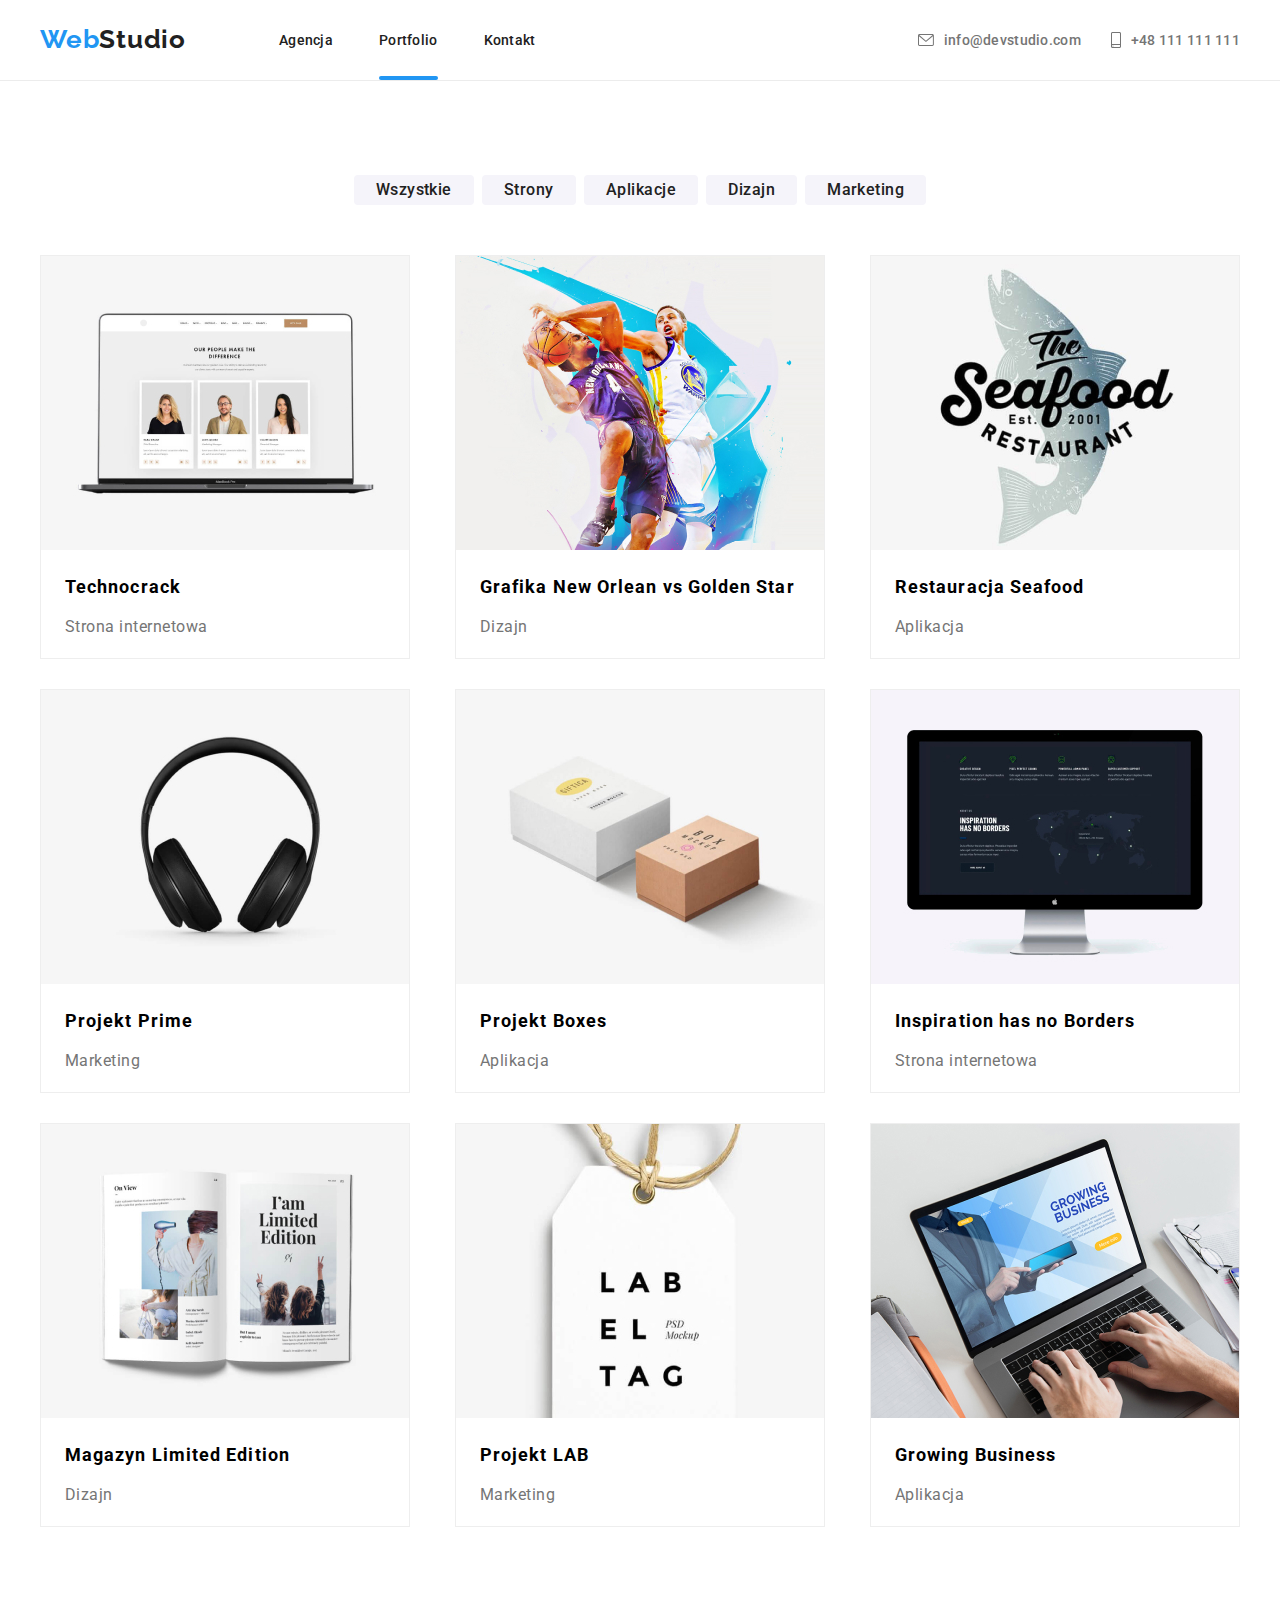
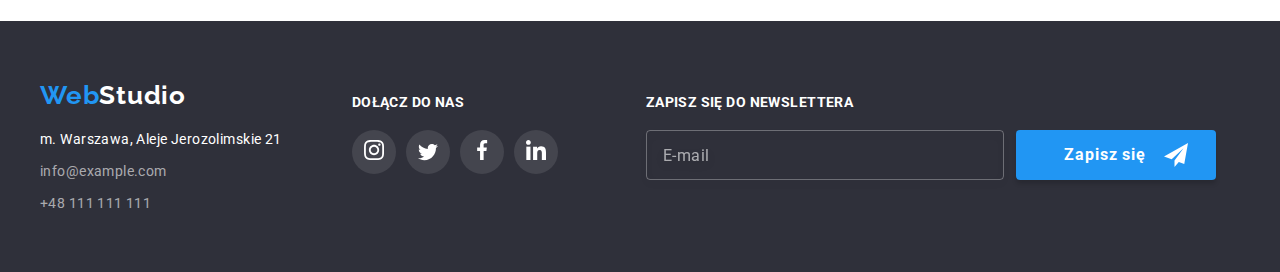
==== portfolio.html @ 65d577d2 "first commit" ====
<!DOCTYPE html>
<html lang="pl">

<head>
    <meta charset="UTF-8">
    <meta http-equiv="X-UA-Compatible" content="IE=edge">
    <meta name="viewport" content="width=device-width, initial-scale=1.0">
    <title>Studio</title>
    <link rel="preconnect" href="https://fonts.googleapis.com">
    <link rel="preconnect" href="https://fonts.gstatic.com" crossorigin>
    <link
        href="https://fonts.googleapis.com/css2?family=Raleway:wght@700&family=Roboto:wght@400;500;700;900&display=swap"
        rel="stylesheet">
    <link rel="stylesheet" href="css/modern-normalize.css">
    <link rel="stylesheet" href="css/main.min.css">
</head>

<body>
    <header>
        <nav>
            <div class="container">
                <div class="nav">
                    <a href="index.html" class="logo logo--dark"><span class="logo__item">Web</span>Studio</a>
                    <ul class="nav__list">
                        <li class="nav__list-item"><a class="nav__link" href="index.html">Agencja</a></li>
                        <li class="nav__list-item"><a class="nav__link active-page" href="portfolio.html">Portfolio</a></li>
                        <li class="nav__list-item"><a class="nav__link" href="contact.html">Kontakt</a></li>
                    </ul>
                    <ul class="nav__address-box">
                        <li class="nav__address-box-item"><a class="nav__link nav__contact-details nav__item-mail"
                                href="mailto:info@example.com"><svg class="nav__icon" width="16" height='12'>
                                    <use href="./images/svg/sprite.svg#icon-envelope"></use>
                                </svg>info@devstudio.com</a></li>
                        <li class="nav__address-box-item"><a class="nav__link nav__contact-details" href="tel:+48111111111"><svg
                                    class="nav__icon" width="10" height='16'>
                                    <use href="./images/svg/sprite.svg#icon-smartphone"></use>
                                </svg>+48 111 111 111</a></li>
                    </ul>
                </div>
            </div>
        </nav>
    </header>
    <main>
        <section class="portfolio section">
            <div class="container">
                <ul class="portfolio__btns">
                    <li><button type="button" class="portfolio__btn btn btn--filter">Wszystkie</button></li>
                    <li><button type="button" class="portfolio__btn btn btn--filter">Strony</button></li>
                    <li><button type="button" class="portfolio__btn btn btn--filter">Aplikacje</button></li>
                    <li><button type="button" class="portfolio__btn btn btn--filter">Dizajn</button></li>
                    <li><button type="button" class="portfolio__btn btn btn--filter">Marketing</button></li>
                </ul>


                <ul class="portfolio__cards">
                    <li class="portfolio__card">
                        <div class="portfolio__card-img"><img src="images/technocrack.jpg" alt="technocrack website">
                            <div class="portfolio__card-text-wrapper">
                                <p class="portfolio__card-text">Technocrack jest popularną platformą wykorzystywaną do
                                    rozpowszechniania koronawirusa. Firmy wykorzystują tę platformę
                                    do celów szpiegowskich i ataków na niezabezpieczone serwery konkurencji </p>
                            </div>
                        </div>
                        <div class="portfolio__card-bottom-text">
                            <h4>Technocrack</h4>
                            <p class="portfolio__card-category">Strona internetowa</p>
                        </div>
                    </li>
                    <li class="portfolio__card">
                        <div class="portfolio__card-img">
                            <img src="images/new-orlean.jpg" alt="graphic New Orlean vs Golden Star">
                            <div class="portfolio__card-text-wrapper">
                                <p class="portfolio__card-text">Technocrack jest popularną platformą wykorzystywaną do
                                    rozpowszechniania koronawirusa. Firmy wykorzystują tę platformę
                                    do celów szpiegowskich i ataków na niezabezpieczone serwery konkurencji </p>
                            </div>
                        </div>
                        <h4>Grafika New Orlean vs Golden Star</h4>
                        <p class="portfolio__card-category">Dizajn</p>
                    </li>
                    <li class="portfolio__card">
                        <div class="portfolio__card-img">
                            <img src="images/seafood.jpg" alt="seafood restaurant app">
                            <div class="portfolio__card-text-wrapper">
                                <p class="portfolio__card-text">Technocrack jest popularną platformą wykorzystywaną do
                                    rozpowszechniania koronawirusa. Firmy wykorzystują tę platformę
                                    do celów szpiegowskich i ataków na niezabezpieczone serwery konkurencji </p>
                            </div>
                        </div>

                        <h4>Restauracja Seafood</h4>
                        <p class="portfolio__card-category">Aplikacja</p>
                    </li>
                    <li class="portfolio__card">
                        <div class="portfolio__card-img">

                            <img src="images/prime.jpg" alt="prime marketing project">
                            <div class="portfolio__card-text-wrapper">
                                <p class="portfolio__card-text">Technocrack jest popularną platformą wykorzystywaną do
                                    rozpowszechniania koronawirusa. Firmy wykorzystują tę platformę
                                    do celów szpiegowskich i ataków na niezabezpieczone serwery konkurencji </p>
                            </div>
                        </div>
                        <h4>Projekt Prime</h4>
                        <p class="portfolio__card-category">Marketing</p>
                    </li>
                    <li class="portfolio__card">
                        <div class="portfolio__card-img">

                            <img src="images/boxes.jpg" alt="boxes project app">
                            <div class="portfolio__card-text-wrapper">
                                <p class="portfolio__card-text">Technocrack jest popularną platformą wykorzystywaną do
                                    rozpowszechniania koronawirusa. Firmy wykorzystują tę platformę
                                    do celów szpiegowskich i ataków na niezabezpieczone serwery konkurencji </p>
                            </div>
                        </div>
                        <h4>Projekt Boxes</h4>
                        <p class="portfolio__card-category">Aplikacja</p>
                    </li>
                    <li class="portfolio__card">
                        <div class="portfolio__card-img">
                            <img src="images/inspirations.jpg" alt="Inspiration has no Borders website">
                            <div class="portfolio__card-text-wrapper">
                                <p class="portfolio__card-text">Technocrack jest popularną platformą wykorzystywaną do
                                    rozpowszechniania koronawirusa. Firmy wykorzystują tę platformę
                                    do celów szpiegowskich i ataków na niezabezpieczone serwery konkurencji </p>
                            </div>
                        </div>
                        <h4>Inspiration has no Borders</h4>
                        <p class="portfolio__card-category">Strona internetowa</p>
                    </li>
                    <li class="portfolio__card">
                        <div class="portfolio__card-img">
                            <img src="images/magazyn.jpg" alt="Magazyn Limited Edition design project">
                            <div class="portfolio__card-text-wrapper">
                                <p class="portfolio__card-text">Technocrack jest popularną platformą wykorzystywaną do
                                    rozpowszechniania koronawirusa. Firmy wykorzystują tę platformę
                                    do celów szpiegowskich i ataków na niezabezpieczone serwery konkurencji </p>
                            </div>
                        </div>
                        <h4>Magazyn Limited Edition</h4>
                        <p class="portfolio__card-category">Dizajn</p>
                    </li>
                    <li class="portfolio__card">
                        <div class="portfolio__card-img">
                            <img src="images/lab.jpg" alt="Lab marketing project">
                            <div class="portfolio__card-text-wrapper">
                                <p class="portfolio__card-text">Technocrack jest popularną platformą wykorzystywaną do
                                    rozpowszechniania koronawirusa. Firmy wykorzystują tę platformę
                                    do celów szpiegowskich i ataków na niezabezpieczone serwery konkurencji </p>
                            </div>
                        </div>
                        <h4>Projekt LAB</h4>
                        <p class="portfolio__card-category">Marketing</p>
                    </li>
                    <li class="portfolio__card">
                        <div class="portfolio__card-img">
                            <img src="images/growing-business.jpg" alt="Growing Business app">
                            <div class="portfolio__card-text-wrapper">
                                <p class="portfolio__card-text">Technocrack jest popularną platformą wykorzystywaną do
                                    rozpowszechniania koronawirusa. Firmy wykorzystują tę platformę
                                    do celów szpiegowskich i ataków na niezabezpieczone serwery konkurencji </p>
                            </div>
                        </div>
                        <h4>Growing Business</h4>
                        <p class="portfolio__card-category">Aplikacja</p>
                    </li>
                </ul>
            </div>
        </section>
    </main>
    <footer class="footer">
        <div class="footer__boxes container">
            <div class="footer__box-left">
                <a href="index.html" class="logo logo--light"><span class="logo__item">Web</span>Studio</a>
                <address class="footer__box-address">
                    <p>m. Warszawa, Aleje Jerozolimskie 21</p>
                    <a class="footer__box-address-link" href="mailto:info@example.com">info@example.com</a>
                    <a class="footer__box-address-link" href="tel:+48111111111">+48 111 111 111</a>
                </address>
            </div>
            <div class="footer__box-middle">
                <h3 class="footer__header">Dołącz do nas</h3>
                <ul class="footer__social-icon-wrapper">
                    <li class="elipse-icon elipse-icon--dark"><a href="#"><svg class="social-icon social-icon--light">
                                <use href="images/svg/sprite.svg#icon-instagram"></use>
                            </svg></a></li>
                    <li class="elipse-icon elipse-icon--dark"><a href="#"></a><svg class="social-icon social-icon--light">
                            <use href="images/svg/sprite.svg#icon-twitter"></use>
                        </svg></a></li>
                    <li class="elipse-icon elipse-icon--dark"><a href="#"> <svg class="social-icon social-icon--light">
                                <use href="images/svg/sprite.svg#icon-facebook"></use>
                            </svg></a></li>
                    <li class="elipse-icon elipse-icon--dark"><a href="#"><svg class="social-icon social-icon--light">
                                <use href="images/svg/sprite.svg#icon-linkedin"></use>
                            </svg></a></li>
                </ul>
            </div>
            <div class="footer__box-right">
                <h3 class="footer__header">zapisz się do newslettera</h3>
                <form class="newsletter">
                    <label for="newsletter">
                        <input type="email" class="newsletter__input" id="newsletter" placeholder="E-mail">
                    </label>
                    <button type="submit" class="newsletter__btn btn btn--main"><span class="newsletter__btn-text">Zapisz
                            się</span>
                    </button>
                </form>
            </div>
        </div>
    </footer>
</body>

</html>
---- css/main.min.css ----
.visual-hidden{position:absolute !important;clip:rect(1px 1px 1px 1px);clip:rect(1px, 1px, 1px, 1px);padding:0 !important;border:0 !important;height:1px !important;width:1px !important;overflow:hidden}/*! modern-normalize v1.1.0 | MIT License | https://github.com/sindresorhus/modern-normalize */*,::before,::after{-webkit-box-sizing:border-box;box-sizing:border-box}html{line-height:1.15;-webkit-text-size-adjust:100%;-moz-tab-size:4;-o-tab-size:4;tab-size:4}body{margin:0;font-family:system-ui,-apple-system,"Segoe UI",Roboto,Helvetica,Arial,sans-serif,"Apple Color Emoji","Segoe UI Emoji"}hr{height:0;color:inherit}abbr[title]{-webkit-text-decoration:underline dotted;text-decoration:underline dotted}b,strong{font-weight:bolder}code,kbd,samp,pre{font-family:ui-monospace, SFMono-Regular, Consolas, "Liberation Mono", Menlo, monospace;font-size:1em}small{font-size:80%}sub,sup{font-size:75%;line-height:0;position:relative;vertical-align:baseline}sub{bottom:-0.25em}sup{top:-0.5em}table{text-indent:0;border-color:inherit}button,input,optgroup,select,textarea{font-family:inherit;font-size:100%;line-height:1.15;margin:0}button,select{text-transform:none}button,[type="button"],[type="reset"],[type="submit"]{-webkit-appearance:button}::-moz-focus-inner{border-style:none;padding:0}:-moz-focusring{outline:1px dotted ButtonText}:-moz-ui-invalid{box-shadow:none}legend{padding:0}progress{vertical-align:baseline}::-webkit-inner-spin-button,::-webkit-outer-spin-button{height:auto}[type="search"]{-webkit-appearance:textfield;outline-offset:-2px}::-webkit-search-decoration{-webkit-appearance:none}::-webkit-file-upload-button{-webkit-appearance:button;font:inherit}summary{display:list-item}@-webkit-keyframes animateModal{from{top:-300px;opacity:0}to{top:50%;opacity:1}}@keyframes animateModal{from{top:-300px;opacity:0}to{top:50%;opacity:1}}@-webkit-keyframes moveUp{from{top:100%}to{top:0}}@keyframes moveUp{from{top:100%}to{top:0}}body{font-family:"Roboto",sans-serif}h1,h2,h3,h4,h5,h6,p{margin:0;padding:0}img{display:block}ul{list-style:none;margin:0;padding:0}a{text-decoration:none}.container{margin:0 auto;width:1200px}.section{padding:94px 0}.section-header{padding-bottom:50px;font-weight:bold;font-size:36px;text-align:center;letter-spacing:0.03em}.social-icon{width:20px;height:20px;-webkit-transition:fill 0.25s cubic-bezier(0.4, 0, 0.2, 1);transition:fill 0.25s cubic-bezier(0.4, 0, 0.2, 1)}.social-icon--dark{fill:#afb1b8}.social-icon--light{fill:#fff}.elipse-icon{margin-right:10px;width:44px;height:44px;border-radius:50%;display:-webkit-box;display:-ms-flexbox;display:flex;-webkit-box-align:center;-ms-flex-align:center;align-items:center;-webkit-box-pack:center;-ms-flex-pack:center;justify-content:center;cursor:pointer;-webkit-transition:background-color 0.25s cubic-bezier(0.4, 0, 0.2, 1);transition:background-color 0.25s cubic-bezier(0.4, 0, 0.2, 1)}.elipse-icon:hover,.elipse-icon:focus{background-color:#2196f3}.elipse-icon:hover .social-icon,.elipse-icon:focus .social-icon{fill:#fff}.elipse-icon--dark{background-color:rgba(255,255,255,0.1)}nav{border-bottom:1px solid #ececec;background-color:#fff}.nav{height:80px;display:-webkit-box;display:-ms-flexbox;display:flex;-webkit-box-align:center;-ms-flex-align:center;align-items:center}.nav__list,.nav__address-box{display:-webkit-box;display:-ms-flexbox;display:flex}.nav__list{margin-left:70px}.nav__list-item{margin:0 23px}.nav__icon{fill:#757575;margin-right:10px;-webkit-transition:fill 0.25s cubic-bezier(0.4, 0, 0.2, 1);transition:fill 0.25s cubic-bezier(0.4, 0, 0.2, 1)}.nav__address-box{margin-left:348px;width:553px;-webkit-box-pack:end;-ms-flex-pack:end;justify-content:flex-end}.nav__item-mail{margin-right:30px}.nav__link{font-weight:500;font-size:14px;letter-spacing:0.02em;color:#212121;-webkit-transition:color 0.25s cubic-bezier(0.4, 0, 0.2, 1);transition:color 0.25s cubic-bezier(0.4, 0, 0.2, 1)}.nav__link:hover,.nav__link:focus{color:#2196f3}.nav__contact-details{color:#757575;display:-webkit-box;display:-ms-flexbox;display:flex;-webkit-box-align:center;-ms-flex-align:center;align-items:center}.nav__contact-details:focus .nav__icon,.nav__contact-details:hover .nav__icon{fill:#2196f3}.hero__img{margin:0 auto;max-width:1600px;height:600px;background-image:-webkit-gradient(linear, left top, left bottom, from(rgba(47,48,58,0.4)), to(rgba(47,48,58,0.4))),url("../images/main-img.jpg");background-image:linear-gradient(rgba(47,48,58,0.4), rgba(47,48,58,0.4)),url("../images/main-img.jpg");background-position:center;background-size:cover;background-repeat:no-repeat;display:-webkit-box;display:-ms-flexbox;display:flex;-webkit-box-orient:vertical;-webkit-box-direction:normal;-ms-flex-direction:column;flex-direction:column;-webkit-box-align:center;-ms-flex-align:center;align-items:center;-webkit-box-pack:center;-ms-flex-pack:center;justify-content:center}.hero__text{text-align:center;width:696px;color:#fff}.hero__text h1{text-transform:uppercase;font-weight:900;font-size:44px;letter-spacing:0.06em}.hero__btn{margin-top:30px;padding:0 42px;height:50px}.about-us{background-color:#fff}.about-us__card-icon-wrapper{margin-bottom:30px;padding-top:25px;width:270px;height:120px;background:#f5f4fa;border-radius:4px;text-align:center}.about-us__cards{display:-webkit-box;display:-ms-flexbox;display:flex;-webkit-box-pack:justify;-ms-flex-pack:justify;justify-content:space-between}.about-us__card{width:270px}.about-us__card-heading{font-weight:bold;font-size:14px;letter-spacing:0.03em;text-transform:uppercase}.about-us__heading{padding-top:94px}.about-us__text{margin-top:10px;padding:0;font-size:14px;letter-spacing:0.03em;line-height:1.7;color:var(--grey-color)}.about-us__boxes{display:-webkit-box;display:-ms-flexbox;display:flex;-webkit-box-pack:justify;-ms-flex-pack:justify;justify-content:space-between}.about-us__boxes-img{position:relative}.about-us__boxes-text{font-weight:bold;font-size:14px;text-align:center;letter-spacing:0.03em;text-transform:uppercase;color:#ffffff}.about-us__boxes-text-wrapper{position:absolute;background:rgba(47,48,58,0.8);left:0;top:224px;width:100%;height:70px;display:-webkit-box;display:-ms-flexbox;display:flex;-webkit-box-align:center;-ms-flex-align:center;align-items:center;-webkit-box-pack:center;-ms-flex-pack:center;justify-content:center}.team{background-color:#f5f4fa}.team__cards{display:-webkit-box;display:-ms-flexbox;display:flex;-webkit-box-pack:justify;-ms-flex-pack:justify;justify-content:space-between}.team__card{width:270px;background-color:#fff;-webkit-box-shadow:0px 1px 3px rgba(0,0,0,0.12),0px 1px 1px rgba(0,0,0,0.14),0px 2px 1px rgba(0,0,0,0.2);box-shadow:0px 1px 3px rgba(0,0,0,0.12),0px 1px 1px rgba(0,0,0,0.14),0px 2px 1px rgba(0,0,0,0.2);border-radius:0px 0px 4px 4px;text-align:center}.team__card img{width:270px;height:260px}.team__card h5{margin:30px 0 10px;font-weight:500;font-size:16px;letter-spacing:0.03em}.team__card p{margin-bottom:16px;font-size:16px;letter-spacing:0.03em;color:#757575}.team__social-icon-wrapper{display:-webkit-box;display:-ms-flexbox;display:flex;margin-bottom:30px;margin-left:32px}.clients__wrapper{display:-webkit-box;display:-ms-flexbox;display:flex;-webkit-box-pack:justify;-ms-flex-pack:justify;justify-content:space-between}.clients__item{width:170px;height:92px;border:1px solid #afb1b8;border-radius:4px;display:-webkit-box;display:-ms-flexbox;display:flex;-webkit-box-align:center;-ms-flex-align:center;align-items:center;-webkit-box-pack:center;-ms-flex-pack:center;justify-content:center;cursor:pointer;-webkit-transition:border 0.25s cubic-bezier(0.4, 0, 0.2, 1);transition:border 0.25s cubic-bezier(0.4, 0, 0.2, 1)}.clients__item:hover,.clients__item:focus{border:1px solid #2196f3}.clients__item:hover .clients__logo,.clients__item:focus .clients__logo{fill:#2196f3}.clients__logo{width:106px;height:60px;fill:#afb1b8;-webkit-transition:fill 0.25s cubic-bezier(0.4, 0, 0.2, 1);transition:fill 0.25s cubic-bezier(0.4, 0, 0.2, 1)}.footer{background-color:#2f303a}.footer__boxes{padding:60px 0;display:-webkit-box;display:-ms-flexbox;display:flex}.footer__box-address{color:#fff;font-size:14px;font-style:normal;letter-spacing:0.03em;display:-webkit-box;display:-ms-flexbox;display:flex;-webkit-box-orient:vertical;-webkit-box-direction:normal;-ms-flex-direction:column;flex-direction:column}.footer__box-address p{padding-top:20px}.footer__box-address-link{padding-top:16px;color:rgba(255,255,255,0.6)}.footer__box-address-link{-webkit-transition:color 0.25s cubic-bezier(0.4, 0, 0.2, 1);transition:color 0.25s cubic-bezier(0.4, 0, 0.2, 1)}.footer__box-address-link:hover,.footer__box-address-link:focus{color:#2196f3}.footer__header{padding-top:13px;color:#fff;font-weight:bold;font-size:14px;letter-spacing:0.03em;text-transform:uppercase}.footer__box-middle{margin-left:70px}.footer__social-icon-wrapper{display:-webkit-box;display:-ms-flexbox;display:flex;padding-top:20px}.footer__box-right{margin-left:78px}.portfolio__btns{padding-bottom:20px;display:-webkit-box;display:-ms-flexbox;display:flex;-webkit-box-pack:center;-ms-flex-pack:center;justify-content:center}.portfolio__btn{margin:0 4px;-webkit-transition:background 0.25s cubic-bezier(0.4, 0, 0.2, 1),color 0.25s cubic-bezier(0.4, 0, 0.2, 1),-webkit-box-shadow 0.25s cubic-bezier(0.4, 0, 0.2, 1);transition:background 0.25s cubic-bezier(0.4, 0, 0.2, 1),color 0.25s cubic-bezier(0.4, 0, 0.2, 1),-webkit-box-shadow 0.25s cubic-bezier(0.4, 0, 0.2, 1);transition:background 0.25s cubic-bezier(0.4, 0, 0.2, 1),color 0.25s cubic-bezier(0.4, 0, 0.2, 1),box-shadow 0.25s cubic-bezier(0.4, 0, 0.2, 1);transition:background 0.25s cubic-bezier(0.4, 0, 0.2, 1),color 0.25s cubic-bezier(0.4, 0, 0.2, 1),box-shadow 0.25s cubic-bezier(0.4, 0, 0.2, 1),-webkit-box-shadow 0.25s cubic-bezier(0.4, 0, 0.2, 1)}.portfolio__btn:hover,.portfolio__btn:focus{background:#2196f3;-webkit-box-shadow:0px 3px 1px rgba(0,0,0,0.1),0px 1px 2px rgba(0,0,0,0.08),0px 2px 2px rgba(0,0,0,0.12);box-shadow:0px 3px 1px rgba(0,0,0,0.1),0px 1px 2px rgba(0,0,0,0.08),0px 2px 2px rgba(0,0,0,0.12);color:#fff}.portfolio__cards{display:-webkit-box;display:-ms-flexbox;display:flex;-ms-flex-wrap:wrap;flex-wrap:wrap;-webkit-box-pack:justify;-ms-flex-pack:justify;justify-content:space-between}.portfolio__card{margin-top:30px;width:370px;height:404px;border:1px solid #eee;cursor:pointer;-webkit-transition:-webkit-box-shadow 0.25s cubic-bezier(0.4, 0, 0.2, 1);transition:-webkit-box-shadow 0.25s cubic-bezier(0.4, 0, 0.2, 1);transition:box-shadow 0.25s cubic-bezier(0.4, 0, 0.2, 1);transition:box-shadow 0.25s cubic-bezier(0.4, 0, 0.2, 1), -webkit-box-shadow 0.25s cubic-bezier(0.4, 0, 0.2, 1);overflow:hidden}.portfolio__card:focus,.portfolio__card:hover{-webkit-box-shadow:0px 1px 1px rgba(0,0,0,0.12),0px 4px 4px rgba(0,0,0,0.06),1px 4px 6px rgba(0,0,0,0.16);box-shadow:0px 1px 1px rgba(0,0,0,0.12),0px 4px 4px rgba(0,0,0,0.06),1px 4px 6px rgba(0,0,0,0.16)}.portfolio__card:focus .portfolio__card-text-wrapper,.portfolio__card:hover .portfolio__card-text-wrapper{-webkit-animation:moveUp 1s ease-in-out forwards;animation:moveUp 1s ease-in-out forwards}.portfolio__card-img{position:relative;overflow:hidden}.portfolio__card-text-wrapper{position:absolute;top:100%;left:0;width:100%;height:294px;background-color:rgba(33,150,243,0.9)}.portfolio__card-text{padding:49px 45px 49px 24px;font-size:18px;letter-spacing:0.03em;color:#fff;line-height:28px}.portfolio__card h4{padding:27px 0 20px 24px;font-weight:bold;font-size:18px;letter-spacing:0.06em}.portfolio__card-category{padding-left:24px;font-size:16px;letter-spacing:0.03em;color:#757575}.btn{font-family:"Roboto",sans-serif;font-weight:500;font-size:16px;text-align:center;border:none;border-radius:4px;cursor:pointer;letter-spacing:0.06em}.btn--main{padding-top:10px;padding-bottom:10px;background-color:#2196f3;-webkit-box-shadow:0px 4px 4px rgba(0,0,0,0.15);box-shadow:0px 4px 4px rgba(0,0,0,0.15);color:#fff}.btn--filter{padding:6px 22px;background-color:#f5f4fa;color:#212121;letter-spacing:0.03em}.logo{font-family:"Raleway",sans-serif;font-weight:bold;font-size:26px;letter-spacing:0.03em}.logo__item{color:#2196f3}.logo--dark{color:#212121}.logo--light{color:#fff}.active-page{position:relative}.active-page::after{content:"";position:absolute;bottom:-32px;left:0;background-color:#2196f3;border-radius:2px;height:4px;width:100%}.backdrop{position:fixed;top:0;left:0;width:100%;height:100%;background-color:rgba(0,0,0,0.2)}.animated-modal{-webkit-animation:animateModal 0.4s;animation:animateModal 0.4s}.is-hidden{opacity:0;visibility:hidden;pointer-events:none}.modal{position:absolute;width:528px;height:581px;left:50%;-webkit-transform:translate(-50%, -50%);transform:translate(-50%, -50%);top:50%;background-color:#fff;-webkit-box-shadow:0px 1px 3px rgba(0,0,0,0.12),0px 1px 1px rgba(0,0,0,0.14),0px 2px 1px rgba(0,0,0,0.2);box-shadow:0px 1px 3px rgba(0,0,0,0.12),0px 1px 1px rgba(0,0,0,0.14),0px 2px 1px rgba(0,0,0,0.2);border-radius:4px}.modal__close-btn{position:absolute;right:8px;top:8px;width:30px;height:30px;background:#fff;border:1px solid rgba(0,0,0,0.1);border-radius:50%;cursor:pointer}.modal__close-btn-icon{position:absolute;top:50%;left:50%;-webkit-transform:translate(-50%, -50%);transform:translate(-50%, -50%)}.modal__box{padding:40px}.modal__box-heading{font-weight:bold;font-size:20px;text-align:center;letter-spacing:0.03em;color:#212121}.modal__form{position:relative;margin-top:2px;display:-webkit-box;display:-ms-flexbox;display:flex;-webkit-box-orient:vertical;-webkit-box-direction:normal;-ms-flex-direction:column;flex-direction:column;font-size:12px;letter-spacing:0.01em;color:#757575}.modal__form-label{margin:10px 0 4px}.modal__form-input{height:40px;border:1px solid rgba(33,33,33,0.2);border-radius:4px;background-repeat:no-repeat;background-position:15px 14px;padding-left:42px;color:#212121;font-size:12px;-webkit-transition:outline 0.25s cubic-bezier(0.4, 0, 0.2, 1),-webkit-box-shadow 0.25s cubic-bezier(0.4, 0, 0.2, 1);transition:outline 0.25s cubic-bezier(0.4, 0, 0.2, 1),-webkit-box-shadow 0.25s cubic-bezier(0.4, 0, 0.2, 1);transition:outline 0.25s cubic-bezier(0.4, 0, 0.2, 1),box-shadow 0.25s cubic-bezier(0.4, 0, 0.2, 1);transition:outline 0.25s cubic-bezier(0.4, 0, 0.2, 1),box-shadow 0.25s cubic-bezier(0.4, 0, 0.2, 1),-webkit-box-shadow 0.25s cubic-bezier(0.4, 0, 0.2, 1)}.modal__form-input:focus{outline:1px solid #2196f3;-webkit-box-shadow:0px 1px 3px rgba(0,0,0,0.12),0px 1px 1px rgba(0,0,0,0.14),0px 2px 1px rgba(0,0,0,0.2);box-shadow:0px 1px 3px rgba(0,0,0,0.12),0px 1px 1px rgba(0,0,0,0.14),0px 2px 1px rgba(0,0,0,0.2)}.modal__form-textarea{padding:12px 16px;resize:none;height:120px;line-height:14px}.modal__form-textarea::-webkit-input-placeholder{color:rgba(117,117,117,0.5)}.modal__form-textarea:-ms-input-placeholder{color:rgba(117,117,117,0.5)}.modal__form-textarea::-ms-input-placeholder{color:rgba(117,117,117,0.5)}.modal__form-textarea::placeholder{color:rgba(117,117,117,0.5)}.modal__form-btn{margin:30px auto 0;width:200px;height:50px}.modal__policy-declaration{margin-left:24px;font-size:14px;letter-spacing:0.03em;color:#757575}.modal__policy-declaration a{color:#2196f3;text-decoration:underline}.modal__policy-declaration::before{position:absolute;left:0;content:"";width:16px;height:15px;outline:1px solid #212121;border-radius:2px;-webkit-transition:outline 0.25s cubic-bezier(0.4, 0, 0.2, 1),background-color 0.25s cubic-bezier(0.4, 0, 0.2, 1);transition:outline 0.25s cubic-bezier(0.4, 0, 0.2, 1),background-color 0.25s cubic-bezier(0.4, 0, 0.2, 1)}.modal__policy-box{position:relative;padding-top:25px}.modal__checkbox-policy_declaration:checked+.modal__policy-declaration::before{background-color:#2196f3;outline:none;background-image:url("../images/svg/icon-check.svg");background-repeat:no-repeat;background-position:center center}.modal__checkbox-policy_declaration:focus+.modal__policy-declaration::before{outline:1px solid #2196f3}.user-name-icon{background-image:url("../images/svg/icon-user.svg")}.user-name-icon:focus{background-image:url("../images/svg/icon-user-main-color.svg")}.tel-icon{background-image:url("../images/svg/icon-tel.svg")}.tel-icon:focus{background-image:url("../images/svg/icon-tel-main-color.svg")}.email-icon{background-image:url("../images/svg/icon-email.svg")}.email-icon:focus{background-image:url("../images/svg/icon-email-main-color.svg")}.newsletter{display:-webkit-box;display:-ms-flexbox;display:flex}.newsletter__input{margin-top:20px;padding-left:16px;width:358px;height:50px;border:1px solid rgba(255,255,255,0.3);-webkit-filter:drop-shadow(0px 4px 4px rgba(0,0,0,0.15));filter:drop-shadow(0px 4px 4px rgba(0,0,0,0.15));border-radius:4px;background:none;letter-spacing:0.03em;color:rgba(255,255,255,0.6)}.newsletter__input::-webkit-input-placeholder{color:rgba(255,255,255,0.6)}.newsletter__input:-ms-input-placeholder{color:rgba(255,255,255,0.6)}.newsletter__input::-ms-input-placeholder{color:rgba(255,255,255,0.6)}.newsletter__input::placeholder{color:rgba(255,255,255,0.6)}.newsletter__btn{position:relative;width:200px;height:50px;margin-left:12px;margin-top:20px;text-align:left}.newsletter__btn-text{font-weight:700;margin-left:42px}.newsletter__btn-text::after{content:url("../images/svg/icon_send.svg");width:24px;height:24px;position:absolute;left:148px;top:13px}
/*# sourceMappingURL=main.min.css.map */
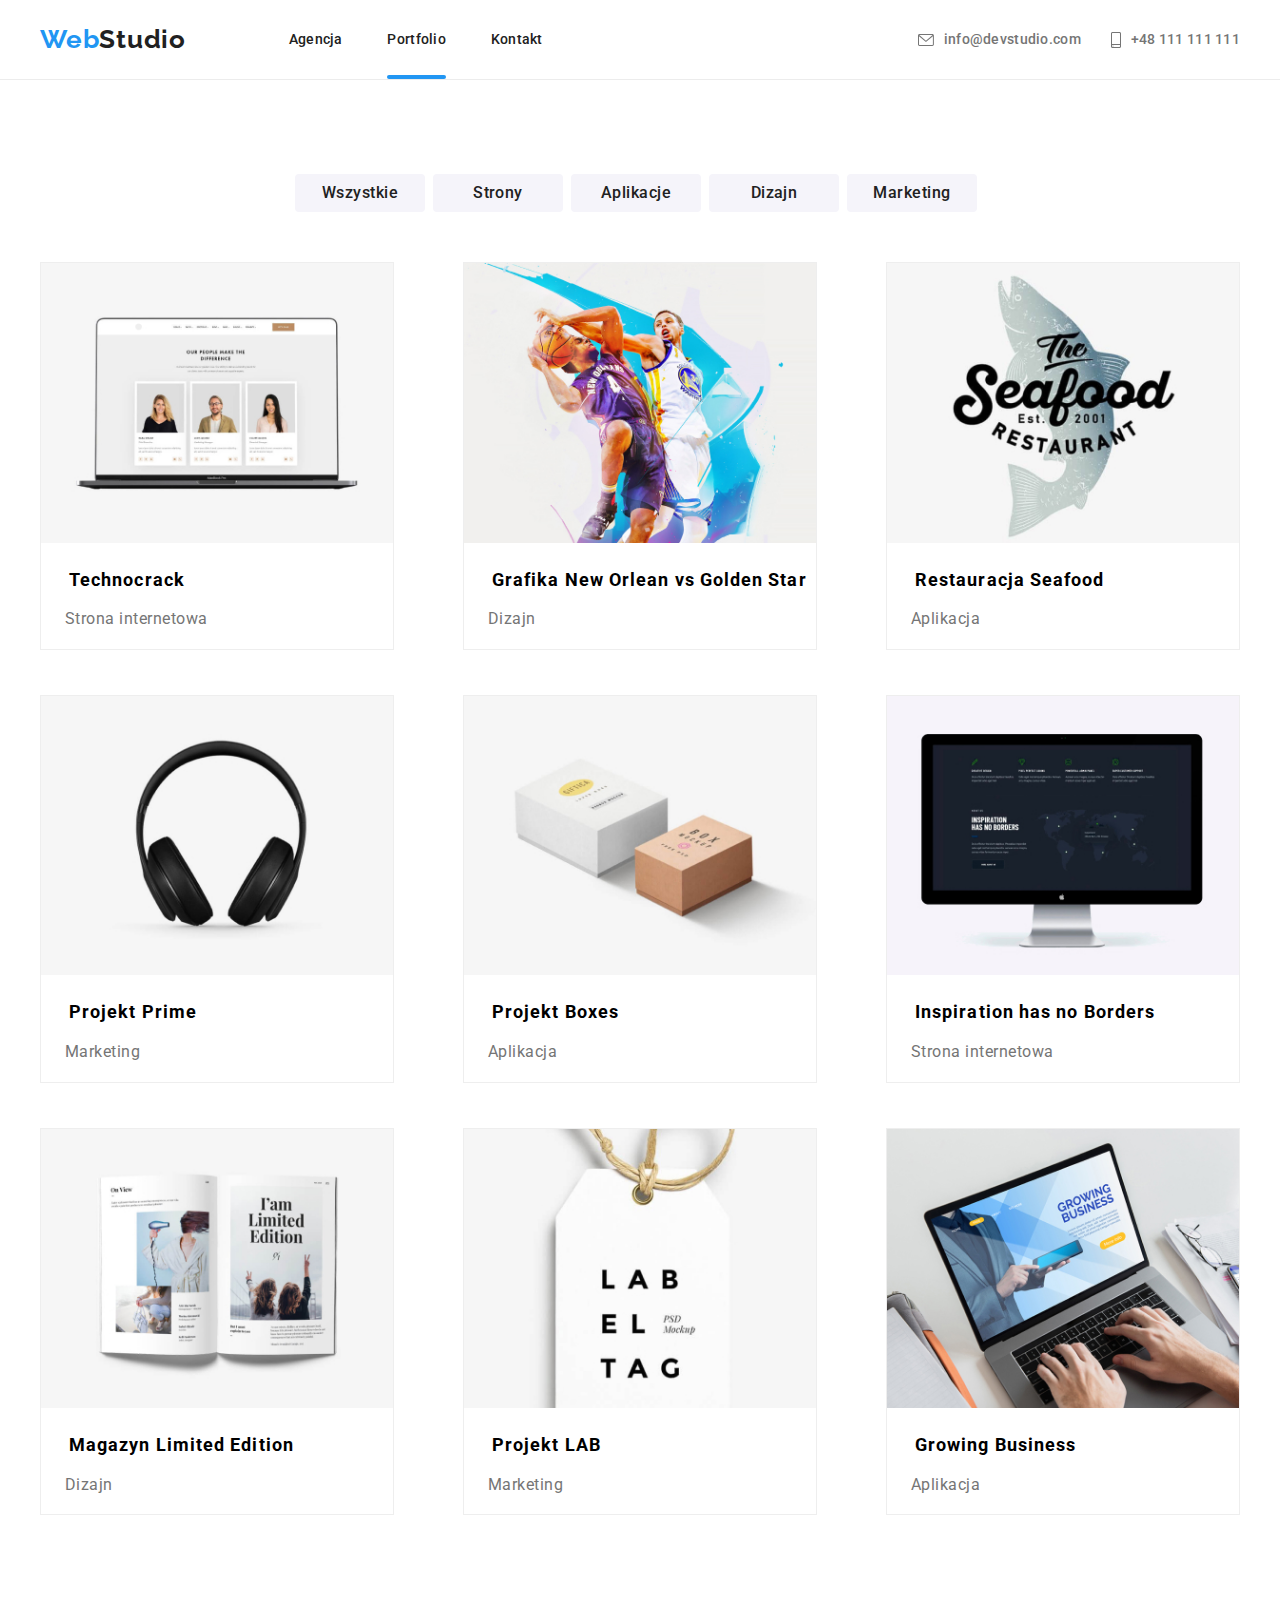
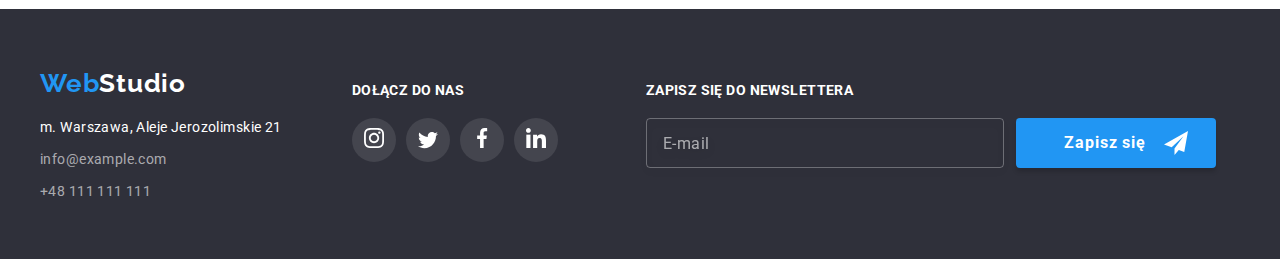
==== commit d9f2fb94: "project ready" ====
--- a/portfolio.html
+++ b/portfolio.html
@@ -2,213 +2,248 @@
 <html lang="pl">
 
 <head>
-    <meta charset="UTF-8">
-    <meta http-equiv="X-UA-Compatible" content="IE=edge">
-    <meta name="viewport" content="width=device-width, initial-scale=1.0">
-    <title>Studio</title>
-    <link rel="preconnect" href="https://fonts.googleapis.com">
-    <link rel="preconnect" href="https://fonts.gstatic.com" crossorigin>
-    <link
-        href="https://fonts.googleapis.com/css2?family=Raleway:wght@700&family=Roboto:wght@400;500;700;900&display=swap"
-        rel="stylesheet">
-    <link rel="stylesheet" href="css/modern-normalize.css">
-    <link rel="stylesheet" href="css/main.min.css">
+  <meta charset="UTF-8">
+  <meta http-equiv="X-UA-Compatible" content="IE=edge">
+  <meta name="viewport" content="width=device-width, initial-scale=1.0">
+  <title>Studio</title>
+  <link rel="preconnect" href="https://fonts.googleapis.com">
+  <link rel="preconnect" href="https://fonts.gstatic.com" crossorigin>
+  <link href="https://fonts.googleapis.com/css2?family=Raleway:wght@700&family=Roboto:wght@400;500;700;900&display=swap"
+    rel="stylesheet">
+  <link rel="stylesheet" href="css/main.min.css">
 </head>
 
 <body>
-    <header>
-        <nav>
-            <div class="container">
-                <div class="nav">
-                    <a href="index.html" class="logo logo--dark"><span class="logo__item">Web</span>Studio</a>
-                    <ul class="nav__list">
-                        <li class="nav__list-item"><a class="nav__link" href="index.html">Agencja</a></li>
-                        <li class="nav__list-item"><a class="nav__link active-page" href="portfolio.html">Portfolio</a></li>
-                        <li class="nav__list-item"><a class="nav__link" href="contact.html">Kontakt</a></li>
-                    </ul>
-                    <ul class="nav__address-box">
-                        <li class="nav__address-box-item"><a class="nav__link nav__contact-details nav__item-mail"
-                                href="mailto:info@example.com"><svg class="nav__icon" width="16" height='12'>
-                                    <use href="./images/svg/sprite.svg#icon-envelope"></use>
-                                </svg>info@devstudio.com</a></li>
-                        <li class="nav__address-box-item"><a class="nav__link nav__contact-details" href="tel:+48111111111"><svg
-                                    class="nav__icon" width="10" height='16'>
-                                    <use href="./images/svg/sprite.svg#icon-smartphone"></use>
-                                </svg>+48 111 111 111</a></li>
-                    </ul>
-                </div>
-            </div>
-        </nav>
-    </header>
-    <main>
-        <section class="portfolio section">
-            <div class="container">
-                <ul class="portfolio__btns">
-                    <li><button type="button" class="portfolio__btn btn btn--filter">Wszystkie</button></li>
-                    <li><button type="button" class="portfolio__btn btn btn--filter">Strony</button></li>
-                    <li><button type="button" class="portfolio__btn btn btn--filter">Aplikacje</button></li>
-                    <li><button type="button" class="portfolio__btn btn btn--filter">Dizajn</button></li>
-                    <li><button type="button" class="portfolio__btn btn btn--filter">Marketing</button></li>
-                </ul>
-
-
-                <ul class="portfolio__cards">
-                    <li class="portfolio__card">
-                        <div class="portfolio__card-img"><img src="images/technocrack.jpg" alt="technocrack website">
-                            <div class="portfolio__card-text-wrapper">
-                                <p class="portfolio__card-text">Technocrack jest popularną platformą wykorzystywaną do
-                                    rozpowszechniania koronawirusa. Firmy wykorzystują tę platformę
-                                    do celów szpiegowskich i ataków na niezabezpieczone serwery konkurencji </p>
-                            </div>
-                        </div>
-                        <div class="portfolio__card-bottom-text">
-                            <h4>Technocrack</h4>
-                            <p class="portfolio__card-category">Strona internetowa</p>
-                        </div>
-                    </li>
-                    <li class="portfolio__card">
-                        <div class="portfolio__card-img">
-                            <img src="images/new-orlean.jpg" alt="graphic New Orlean vs Golden Star">
-                            <div class="portfolio__card-text-wrapper">
-                                <p class="portfolio__card-text">Technocrack jest popularną platformą wykorzystywaną do
-                                    rozpowszechniania koronawirusa. Firmy wykorzystują tę platformę
-                                    do celów szpiegowskich i ataków na niezabezpieczone serwery konkurencji </p>
-                            </div>
-                        </div>
-                        <h4>Grafika New Orlean vs Golden Star</h4>
-                        <p class="portfolio__card-category">Dizajn</p>
-                    </li>
-                    <li class="portfolio__card">
-                        <div class="portfolio__card-img">
-                            <img src="images/seafood.jpg" alt="seafood restaurant app">
-                            <div class="portfolio__card-text-wrapper">
-                                <p class="portfolio__card-text">Technocrack jest popularną platformą wykorzystywaną do
-                                    rozpowszechniania koronawirusa. Firmy wykorzystują tę platformę
-                                    do celów szpiegowskich i ataków na niezabezpieczone serwery konkurencji </p>
-                            </div>
-                        </div>
-
-                        <h4>Restauracja Seafood</h4>
-                        <p class="portfolio__card-category">Aplikacja</p>
-                    </li>
-                    <li class="portfolio__card">
-                        <div class="portfolio__card-img">
-
-                            <img src="images/prime.jpg" alt="prime marketing project">
-                            <div class="portfolio__card-text-wrapper">
-                                <p class="portfolio__card-text">Technocrack jest popularną platformą wykorzystywaną do
-                                    rozpowszechniania koronawirusa. Firmy wykorzystują tę platformę
-                                    do celów szpiegowskich i ataków na niezabezpieczone serwery konkurencji </p>
-                            </div>
-                        </div>
-                        <h4>Projekt Prime</h4>
-                        <p class="portfolio__card-category">Marketing</p>
-                    </li>
-                    <li class="portfolio__card">
-                        <div class="portfolio__card-img">
-
-                            <img src="images/boxes.jpg" alt="boxes project app">
-                            <div class="portfolio__card-text-wrapper">
-                                <p class="portfolio__card-text">Technocrack jest popularną platformą wykorzystywaną do
-                                    rozpowszechniania koronawirusa. Firmy wykorzystują tę platformę
-                                    do celów szpiegowskich i ataków na niezabezpieczone serwery konkurencji </p>
-                            </div>
-                        </div>
-                        <h4>Projekt Boxes</h4>
-                        <p class="portfolio__card-category">Aplikacja</p>
-                    </li>
-                    <li class="portfolio__card">
-                        <div class="portfolio__card-img">
-                            <img src="images/inspirations.jpg" alt="Inspiration has no Borders website">
-                            <div class="portfolio__card-text-wrapper">
-                                <p class="portfolio__card-text">Technocrack jest popularną platformą wykorzystywaną do
-                                    rozpowszechniania koronawirusa. Firmy wykorzystują tę platformę
-                                    do celów szpiegowskich i ataków na niezabezpieczone serwery konkurencji </p>
-                            </div>
-                        </div>
-                        <h4>Inspiration has no Borders</h4>
-                        <p class="portfolio__card-category">Strona internetowa</p>
-                    </li>
-                    <li class="portfolio__card">
-                        <div class="portfolio__card-img">
-                            <img src="images/magazyn.jpg" alt="Magazyn Limited Edition design project">
-                            <div class="portfolio__card-text-wrapper">
-                                <p class="portfolio__card-text">Technocrack jest popularną platformą wykorzystywaną do
-                                    rozpowszechniania koronawirusa. Firmy wykorzystują tę platformę
-                                    do celów szpiegowskich i ataków na niezabezpieczone serwery konkurencji </p>
-                            </div>
-                        </div>
-                        <h4>Magazyn Limited Edition</h4>
-                        <p class="portfolio__card-category">Dizajn</p>
-                    </li>
-                    <li class="portfolio__card">
-                        <div class="portfolio__card-img">
-                            <img src="images/lab.jpg" alt="Lab marketing project">
-                            <div class="portfolio__card-text-wrapper">
-                                <p class="portfolio__card-text">Technocrack jest popularną platformą wykorzystywaną do
-                                    rozpowszechniania koronawirusa. Firmy wykorzystują tę platformę
-                                    do celów szpiegowskich i ataków na niezabezpieczone serwery konkurencji </p>
-                            </div>
-                        </div>
-                        <h4>Projekt LAB</h4>
-                        <p class="portfolio__card-category">Marketing</p>
-                    </li>
-                    <li class="portfolio__card">
-                        <div class="portfolio__card-img">
-                            <img src="images/growing-business.jpg" alt="Growing Business app">
-                            <div class="portfolio__card-text-wrapper">
-                                <p class="portfolio__card-text">Technocrack jest popularną platformą wykorzystywaną do
-                                    rozpowszechniania koronawirusa. Firmy wykorzystują tę platformę
-                                    do celów szpiegowskich i ataków na niezabezpieczone serwery konkurencji </p>
-                            </div>
-                        </div>
-                        <h4>Growing Business</h4>
-                        <p class="portfolio__card-category">Aplikacja</p>
-                    </li>
-                </ul>
-            </div>
-        </section>
-    </main>
-    <footer class="footer">
-        <div class="footer__boxes container">
-            <div class="footer__box-left">
-                <a href="index.html" class="logo logo--light"><span class="logo__item">Web</span>Studio</a>
-                <address class="footer__box-address">
-                    <p>m. Warszawa, Aleje Jerozolimskie 21</p>
-                    <a class="footer__box-address-link" href="mailto:info@example.com">info@example.com</a>
-                    <a class="footer__box-address-link" href="tel:+48111111111">+48 111 111 111</a>
-                </address>
-            </div>
-            <div class="footer__box-middle">
-                <h3 class="footer__header">Dołącz do nas</h3>
-                <ul class="footer__social-icon-wrapper">
-                    <li class="elipse-icon elipse-icon--dark"><a href="#"><svg class="social-icon social-icon--light">
-                                <use href="images/svg/sprite.svg#icon-instagram"></use>
-                            </svg></a></li>
-                    <li class="elipse-icon elipse-icon--dark"><a href="#"></a><svg class="social-icon social-icon--light">
-                            <use href="images/svg/sprite.svg#icon-twitter"></use>
-                        </svg></a></li>
-                    <li class="elipse-icon elipse-icon--dark"><a href="#"> <svg class="social-icon social-icon--light">
-                                <use href="images/svg/sprite.svg#icon-facebook"></use>
-                            </svg></a></li>
-                    <li class="elipse-icon elipse-icon--dark"><a href="#"><svg class="social-icon social-icon--light">
-                                <use href="images/svg/sprite.svg#icon-linkedin"></use>
-                            </svg></a></li>
-                </ul>
-            </div>
-            <div class="footer__box-right">
-                <h3 class="footer__header">zapisz się do newslettera</h3>
-                <form class="newsletter">
-                    <label for="newsletter">
-                        <input type="email" class="newsletter__input" id="newsletter" placeholder="E-mail">
-                    </label>
-                    <button type="submit" class="newsletter__btn btn btn--main"><span class="newsletter__btn-text">Zapisz
-                            się</span>
-                    </button>
-                </form>
-            </div>
+  <header>
+    <nav class="navigation">
+      <div class=" navigation__wrapper container">
+        <a href="index.html" class="logo logo--dark"><span class="logo__item">Web</span>Studio</a>
+        <button class="navigation__burger">
+          <svg class="navigation__burger-icon">
+            <use href="./images/svg/sprite.svg#icon-menu"></use>
+          </svg>
+        </button>
+        <div class="navigation__items">
+          <ul class="navigation__list">
+            <li class="navigation__list-item"><a class="navigation__link " href="index.html">Agencja</a>
+            </li>
+            <li class="navigation__list-item"><a class="navigation__link active-page"
+                href="portfolio.html">Portfolio</a></li>
+            <li class="navigation__list-item"><a class="navigation__link" href="contact.html">Kontakt</a></li>
+          </ul>
+          <ul class="navigation__address-box">
+            <li class="navigation__address-box-item"><a
+                class="navigation__link navigation__contact-details navigation__item-mail"
+                href="mailto:info@example.com"><svg class="navigation__icon">
+                  <use href="./images/svg/sprite.svg#icon-envelope"></use>
+                </svg>info@devstudio.com</a></li>
+            <li class="navigation__address-box-item"><a class="navigation__link navigation__contact-details"
+                href="tel:+48111111111"><svg class="navigation__icon navigation__icon--phone ">
+                  <use href="./images/svg/sprite.svg#icon-smartphone"></use>
+                </svg>+48 111 111 111</a></li>
+          </ul>
         </div>
-    </footer>
+
+      </div>
+    </nav>
+    <!-- mobile menu -->
+    <div class="menu">
+      <div class="menu__close">
+        <svg class="menu__close-icon">
+          <use href="./images/svg/sprite.svg#icon-iks"></use>
+        </svg>
+      </div>
+      <div class="menu__list">
+        <ul class="menu__nav">
+          <li class="menu__nav-item"><a class="menu__link " href="index.html">Agencja</a></li>
+          <li class="menu__nav-item"><a class="menu__link active-page-menu" href="portfolio.html">Portfolio</a></li>
+          <li class="menu__nav-item"><a class="menu__link" href="contact.html">Kontakt</a></li>
+        </ul>
+        <ul class="menu__address-box">
+          <li class="menu__address-box-item"><a class="menu__address-box-tel" href="tel:+48111111111">+48 111
+              111 111</a></li>
+          <li class="menu__address-box-item"><a class="menu__address-box-mail"
+              href="mailto:info@example.com">info@devstudio.com</a></li>
+        </ul>
+        <ul class="menu__social">
+          <li class="menu__social-item"><a href="#" class="menu__social-link social-line">Instagram</a></li>
+          <li class="menu__social-item"><a href="#" class="menu__social-link social-line">Twitter</a></li>
+          <li class="menu__social-item"><a href="#" class="menu__social-link social-line">Facebook</a></li>
+          <li class="menu__social-item"><a href="#" class="menu__social-link">LinkedIn</a></li>
+        </ul>
+      </div>
+    </div>
+  </header>
+  <main>
+    <section class="portfolio section">
+      <div class="container">
+        <ul class="portfolio__btns">
+          <li><button type="button" class="portfolio__btn btn btn--filter">Wszystkie</button></li>
+          <li><button type="button" class="portfolio__btn btn btn--filter">Strony</button></li>
+          <li><button type="button" class="portfolio__btn btn btn--filter">Aplikacje</button></li>
+          <li><button type="button" class="portfolio__btn btn btn--filter">Dizajn</button></li>
+          <li><button type="button" class="portfolio__btn btn btn--filter">Marketing</button></li>
+        </ul>
+
+
+        <ul class="portfolio__cards">
+          <li class="portfolio__card">
+            <div class="portfolio__card-img"><img src="images/technocrack.jpg" alt="technocrack website">
+              <div class="portfolio__card-text-wrapper">
+                <p class="portfolio__card-text">Technocrack jest popularną platformą wykorzystywaną do
+                  rozpowszechniania koronawirusa. Firmy wykorzystują tę platformę
+                  do celów szpiegowskich i ataków na niezabezpieczone serwery konkurencji </p>
+              </div>
+            </div>
+            <div class="portfolio__card-bottom-text">
+              <h4>Technocrack</h4>
+              <p class="portfolio__card-category">Strona internetowa</p>
+            </div>
+          </li>
+          <li class="portfolio__card">
+            <div class="portfolio__card-img">
+              <img src="images/new-orlean.jpg" alt="graphic New Orlean vs Golden Star">
+              <div class="portfolio__card-text-wrapper">
+                <p class="portfolio__card-text">Technocrack jest popularną platformą wykorzystywaną do
+                  rozpowszechniania koronawirusa. Firmy wykorzystują tę platformę
+                  do celów szpiegowskich i ataków na niezabezpieczone serwery konkurencji </p>
+              </div>
+            </div>
+            <h4>Grafika New Orlean vs Golden Star</h4>
+            <p class="portfolio__card-category">Dizajn</p>
+          </li>
+          <li class="portfolio__card">
+            <div class="portfolio__card-img">
+              <img src="images/seafood.jpg" alt="seafood restaurant app">
+              <div class="portfolio__card-text-wrapper">
+                <p class="portfolio__card-text">Technocrack jest popularną platformą wykorzystywaną do
+                  rozpowszechniania koronawirusa. Firmy wykorzystują tę platformę
+                  do celów szpiegowskich i ataków na niezabezpieczone serwery konkurencji </p>
+              </div>
+            </div>
+
+            <h4>Restauracja Seafood</h4>
+            <p class="portfolio__card-category">Aplikacja</p>
+          </li>
+          <li class="portfolio__card">
+            <div class="portfolio__card-img">
+
+              <img src="images/prime.jpg" alt="prime marketing project">
+              <div class="portfolio__card-text-wrapper">
+                <p class="portfolio__card-text">Technocrack jest popularną platformą wykorzystywaną do
+                  rozpowszechniania koronawirusa. Firmy wykorzystują tę platformę
+                  do celów szpiegowskich i ataków na niezabezpieczone serwery konkurencji </p>
+              </div>
+            </div>
+            <h4>Projekt Prime</h4>
+            <p class="portfolio__card-category">Marketing</p>
+          </li>
+          <li class="portfolio__card">
+            <div class="portfolio__card-img">
+
+              <img src="images/boxes.jpg" alt="boxes project app">
+              <div class="portfolio__card-text-wrapper">
+                <p class="portfolio__card-text">Technocrack jest popularną platformą wykorzystywaną do
+                  rozpowszechniania koronawirusa. Firmy wykorzystują tę platformę
+                  do celów szpiegowskich i ataków na niezabezpieczone serwery konkurencji </p>
+              </div>
+            </div>
+            <h4>Projekt Boxes</h4>
+            <p class="portfolio__card-category">Aplikacja</p>
+          </li>
+          <li class="portfolio__card">
+            <div class="portfolio__card-img">
+              <img src="images/inspirations.jpg" alt="Inspiration has no Borders website">
+              <div class="portfolio__card-text-wrapper">
+                <p class="portfolio__card-text">Technocrack jest popularną platformą wykorzystywaną do
+                  rozpowszechniania koronawirusa. Firmy wykorzystują tę platformę
+                  do celów szpiegowskich i ataków na niezabezpieczone serwery konkurencji </p>
+              </div>
+            </div>
+            <h4>Inspiration has no Borders</h4>
+            <p class="portfolio__card-category">Strona internetowa</p>
+          </li>
+          <li class="portfolio__card">
+            <div class="portfolio__card-img">
+              <img src="images/magazyn.jpg" alt="Magazyn Limited Edition design project">
+              <div class="portfolio__card-text-wrapper">
+                <p class="portfolio__card-text">Technocrack jest popularną platformą wykorzystywaną do
+                  rozpowszechniania koronawirusa. Firmy wykorzystują tę platformę
+                  do celów szpiegowskich i ataków na niezabezpieczone serwery konkurencji </p>
+              </div>
+            </div>
+            <h4>Magazyn Limited Edition</h4>
+            <p class="portfolio__card-category">Dizajn</p>
+          </li>
+          <li class="portfolio__card">
+            <div class="portfolio__card-img">
+              <img src="images/lab.jpg" alt="Lab marketing project">
+              <div class="portfolio__card-text-wrapper">
+                <p class="portfolio__card-text">Technocrack jest popularną platformą wykorzystywaną do
+                  rozpowszechniania koronawirusa. Firmy wykorzystują tę platformę
+                  do celów szpiegowskich i ataków na niezabezpieczone serwery konkurencji </p>
+              </div>
+            </div>
+            <h4>Projekt LAB</h4>
+            <p class="portfolio__card-category">Marketing</p>
+          </li>
+          <li class="portfolio__card">
+            <div class="portfolio__card-img">
+              <img src="images/growing-business.jpg" alt="Growing Business app">
+              <div class="portfolio__card-text-wrapper">
+                <p class="portfolio__card-text">Technocrack jest popularną platformą wykorzystywaną do
+                  rozpowszechniania koronawirusa. Firmy wykorzystują tę platformę
+                  do celów szpiegowskich i ataków na niezabezpieczone serwery konkurencji </p>
+              </div>
+            </div>
+            <h4>Growing Business</h4>
+            <p class="portfolio__card-category">Aplikacja</p>
+          </li>
+        </ul>
+      </div>
+    </section>
+  </main>
+  <footer class="footer">
+    <div class="footer__boxes container">
+      <div class="footer__box-left">
+        <a href="index.html" class="logo logo--light"><span class="logo__item">Web</span>Studio</a>
+        <address class="footer__box-address">
+          <p>m. Warszawa, Aleje Jerozolimskie 21</p>
+          <a class="footer__box-address-link" href="mailto:info@example.com">info@example.com</a>
+          <a class="footer__box-address-link" href="tel:+48111111111">+48 111 111 111</a>
+        </address>
+      </div>
+      <div class="footer__box-middle">
+        <h3 class="footer__header">Dołącz do nas</h3>
+        <ul class="footer__social-icon-wrapper">
+          <li class="elipse-icon elipse-icon--dark"><a href="#"><svg class="social-icon social-icon--light">
+                <use href="images/svg/sprite.svg#icon-instagram"></use>
+              </svg></a></li>
+          <li class="elipse-icon elipse-icon--dark"><a href="#"></a><svg class="social-icon social-icon--light">
+              <use href="images/svg/sprite.svg#icon-twitter"></use>
+            </svg></a></li>
+          <li class="elipse-icon elipse-icon--dark"><a href="#"> <svg class="social-icon social-icon--light">
+                <use href="images/svg/sprite.svg#icon-facebook"></use>
+              </svg></a></li>
+          <li class="elipse-icon elipse-icon--dark"><a href="#"><svg class="social-icon social-icon--light">
+                <use href="images/svg/sprite.svg#icon-linkedin"></use>
+              </svg></a></li>
+        </ul>
+      </div>
+      <div class="footer__box-right">
+        <h3 class="footer__header">zapisz się do newslettera</h3>
+        <form class="newsletter">
+          <label for="newsletter">
+            <input type="email" class="newsletter__input" id="newsletter" placeholder="E-mail">
+          </label>
+          <button type="submit" class="newsletter__btn btn btn--main"><span class="newsletter__btn-text">Zapisz
+              się</span>
+          </button>
+        </form>
+      </div>
+    </div>
+  </footer>
+  <script src="./js/menu.js"></script>
 </body>
 
 </html>--- a/css/main.min.css
+++ b/css/main.min.css
@@ -1,3 +1,3 @@
 .visual-hidden{position:absolute !important;clip:rect(1px 1px 1px 1px);clip:rect(1px, 1px, 1px, 1px);padding:0 !important;border:0 !important;height:1px !important;width:1px !important;overflow:hidden}/*! modern-normalize v1.1.0 | MIT License | https://github.com/sindresorhus/modern-normalize */*,::before,::after{-webkit-box-sizing:border-box;box-sizing:border-box}html{line-height:1.15;-webkit-text-size-adjust:100%;-moz-tab-size:4;-o-tab-size:4;tab-size:4}body{margin:0;font-family:system-ui,-apple-system,"Segoe UI",Roboto,Helvetica,Arial,sans-serif,"Apple Color Emoji","Segoe UI Emoji"}hr{height:0;color:inherit}abbr[title]{-webkit-text-decoration:underline dotted;text-decoration:underline dotted}b,strong{font-weight:bolder}code,kbd,samp,pre{font-family:ui-monospace, SFMono-Regular, Consolas, "Liberation Mono", Menlo,- monospace;font-size:1em}small{font-size:80%}sub,sup{font-size:75%;line-height:0;position:relative;vertical-align:baseline}sub{bottom:-0.25em}sup{top:-0.5em}table{text-indent:0;border-color:inherit}button,input,optgroup,select,textarea{font-family:inherit;font-size:100%;line-height:1.15;margin:0}button,select{text-transform:none}button,[type="button"],[type="reset"],[type="submit"]{-webkit-appearance:button}::-moz-focus-inner{border-style:none;padding:0}:-moz-focusring{outline:1px dotted ButtonText}:-moz-ui-invalid{box-shadow:none}legend{padding:0}progress{vertical-align:baseline}::-webkit-inner-spin-button,::-webkit-outer-spin-button{height:auto}[type="search"]{-webkit-appearance:textfield;outline-offset:-2px}::-webkit-search-decoration{-webkit-appearance:none}::-webkit-file-upload-button{-webkit-appearance:button;font:inherit}summary{display:list-item}@-webkit-keyframes animateModal{from{top:-300px;opacity:0}to{top:50%;opacity:1}}@keyframes animateModal{from{top:-300px;opacity:0}to{top:50%;opacity:1}}@-webkit-keyframes moveUp{from{top:100%}to{top:0}}@keyframes moveUp{from{top:100%}to{top:0}}body{font-family:"Roboto",sans-serif}h1,h2,h3,h4,h5,h6,p{margin:0;padding:0}img{display:block}ul{list-style:none;margin:0;padding:0}a{text-decoration:none}.container{margin:0 auto;width:1200px}.section{padding:94px 0}.section-header{padding-bottom:50px;font-weight:bold;font-size:36px;text-align:center;letter-spacing:0.03em}.social-icon{width:20px;height:20px;-webkit-transition:fill 0.25s cubic-bezier(0.4, 0, 0.2, 1);transition:fill 0.25s cubic-bezier(0.4, 0, 0.2, 1)}.social-icon--dark{fill:#afb1b8}.social-icon--light{fill:#fff}.elipse-icon{margin-right:10px;width:44px;height:44px;border-radius:50%;display:-webkit-box;display:-ms-flexbox;display:flex;-webkit-box-align:center;-ms-flex-align:center;align-items:center;-webkit-box-pack:center;-ms-flex-pack:center;justify-content:center;cursor:pointer;-webkit-transition:background-color 0.25s cubic-bezier(0.4, 0, 0.2, 1);transition:background-color 0.25s cubic-bezier(0.4, 0, 0.2, 1)}.elipse-icon:hover,.elipse-icon:focus{background-color:#2196f3}.elipse-icon:hover .social-icon,.elipse-icon:focus .social-icon{fill:#fff}.elipse-icon--dark{background-color:rgba(255,255,255,0.1)}nav{border-bottom:1px solid #ececec;background-color:#fff}.nav{height:80px;display:-webkit-box;display:-ms-flexbox;display:flex;-webkit-box-align:center;-ms-flex-align:center;align-items:center}.nav__list,.nav__address-box{display:-webkit-box;display:-ms-flexbox;display:flex}.nav__list{margin-left:70px}.nav__list-item{margin:0 23px}.nav__icon{fill:#757575;margin-right:10px;-webkit-transition:fill 0.25s cubic-bezier(0.4, 0, 0.2, 1);transition:fill 0.25s cubic-bezier(0.4, 0, 0.2, 1)}.nav__address-box{margin-left:348px;width:553px;-webkit-box-pack:end;-ms-flex-pack:end;justify-content:flex-end}.nav__item-mail{margin-right:30px}.nav__link{font-weight:500;font-size:14px;letter-spacing:0.02em;color:#212121;-webkit-transition:color 0.25s cubic-bezier(0.4, 0, 0.2, 1);transition:color 0.25s cubic-bezier(0.4, 0, 0.2, 1)}.nav__link:hover,.nav__link:focus{color:#2196f3}.nav__contact-details{color:#757575;display:-webkit-box;display:-ms-flexbox;display:flex;-webkit-box-align:center;-ms-flex-align:center;align-items:center}.nav__contact-details:focus .nav__icon,.nav__contact-details:hover .nav__icon{fill:#2196f3}.hero__img{margin:0 auto;max-width:1600px;height:600px;background-image:-webkit-gradient(linear, left top, left bottom, from(rgba(47,48,58,0.4)), to(rgba(47,48,58,0.4))),url("../images/main-img.jpg");background-image:linear-gradient(rgba(47,48,58,0.4), rgba(47,48,58,0.4)),url("../images/main-img.jpg");background-position:center;background-size:cover;background-repeat:no-repeat;display:-webkit-box;display:-ms-flexbox;display:flex;-webkit-box-orient:vertical;-webkit-box-direction:normal;-ms-flex-direction:column;flex-direction:column;-webkit-box-align:center;-ms-flex-align:center;align-items:center;-webkit-box-pack:center;-ms-flex-pack:center;justify-content:center}.hero__text{text-align:center;width:696px;color:#fff}.hero__text h1{text-transform:uppercase;font-weight:900;font-size:44px;letter-spacing:0.06em}.hero__btn{margin-top:30px;padding:0 42px;height:50px}.about-us{background-color:#fff}.about-us__card-icon-wrapper{margin-bottom:30px;padding-top:25px;width:270px;height:120px;background:#f5f4fa;border-radius:4px;text-align:center}.about-us__cards{display:-webkit-box;display:-ms-flexbox;display:flex;-webkit-box-pack:justify;-ms-flex-pack:justify;justify-content:space-between}.about-us__card{width:270px}.about-us__card-heading{font-weight:bold;font-size:14px;letter-spacing:0.03em;text-transform:uppercase}.about-us__heading{padding-top:94px}.about-us__text{margin-top:10px;padding:0;font-size:14px;letter-spacing:0.03em;line-height:1.7;color:var(--grey-color)}.about-us__boxes{display:-webkit-box;display:-ms-flexbox;display:flex;-webkit-box-pack:justify;-ms-flex-pack:justify;justify-content:space-between}.about-us__boxes-img{position:relative}.about-us__boxes-text{font-weight:bold;font-size:14px;text-align:center;letter-spacing:0.03em;text-transform:uppercase;color:#ffffff}.about-us__boxes-text-wrapper{position:absolute;background:rgba(47,48,58,0.8);left:0;top:224px;width:100%;height:70px;display:-webkit-box;display:-ms-flexbox;display:flex;-webkit-box-align:center;-ms-flex-align:center;align-items:center;-webkit-box-pack:center;-ms-flex-pack:center;justify-content:center}.team{background-color:#f5f4fa}.team__cards{display:-webkit-box;display:-ms-flexbox;display:flex;-webkit-box-pack:justify;-ms-flex-pack:justify;justify-content:space-between}.team__card{width:270px;background-color:#fff;-webkit-box-shadow:0px 1px 3px rgba(0,0,0,0.12),0px 1px 1px rgba(0,0,0,0.14),0px 2px 1px rgba(0,0,0,0.2);box-shadow:0px 1px 3px rgba(0,0,0,0.12),0px 1px 1px rgba(0,0,0,0.14),0px 2px 1px rgba(0,0,0,0.2);border-radius:0px 0px 4px 4px;text-align:center}.team__card img{width:270px;height:260px}.team__card h5{margin:30px 0 10px;font-weight:500;font-size:16px;letter-spacing:0.03em}.team__card p{margin-bottom:16px;font-size:16px;letter-spacing:0.03em;color:#757575}.team__social-icon-wrapper{display:-webkit-box;display:-ms-flexbox;display:flex;margin-bottom:30px;margin-left:32px}.clients__wrapper{display:-webkit-box;display:-ms-flexbox;display:flex;-webkit-box-pack:justify;-ms-flex-pack:justify;justify-content:space-between}.clients__item{width:170px;height:92px;border:1px solid #afb1b8;border-radius:4px;display:-webkit-box;display:-ms-flexbox;display:flex;-webkit-box-align:center;-ms-flex-align:center;align-items:center;-webkit-box-pack:center;-ms-flex-pack:center;justify-content:center;cursor:pointer;-webkit-transition:border 0.25s cubic-bezier(0.4, 0, 0.2, 1);transition:border 0.25s cubic-bezier(0.4, 0, 0.2, 1)}.clients__item:hover,.clients__item:focus{border:1px solid #2196f3}.clients__item:hover .clients__logo,.clients__item:focus .clients__logo{fill:#2196f3}.clients__logo{width:106px;height:60px;fill:#afb1b8;-webkit-transition:fill 0.25s cubic-bezier(0.4, 0, 0.2, 1);transition:fill 0.25s cubic-bezier(0.4, 0, 0.2, 1)}.footer{background-color:#2f303a}.footer__boxes{padding:60px 0;display:-webkit-box;display:-ms-flexbox;display:flex}.footer__box-address{color:#fff;font-size:14px;font-style:normal;letter-spacing:0.03em;display:-webkit-box;display:-ms-flexbox;display:flex;-webkit-box-orient:vertical;-webkit-box-direction:normal;-ms-flex-direction:column;flex-direction:column}.footer__box-address p{padding-top:20px}.footer__box-address-link{padding-top:16px;color:rgba(255,255,255,0.6)}.footer__box-address-link{-webkit-transition:color 0.25s cubic-bezier(0.4, 0, 0.2, 1);transition:color 0.25s cubic-bezier(0.4, 0, 0.2, 1)}.footer__box-address-link:hover,.footer__box-address-link:focus{color:#2196f3}.footer__header{padding-top:13px;color:#fff;font-weight:bold;font-size:14px;letter-spacing:0.03em;text-transform:uppercase}.footer__box-middle{margin-left:70px}.footer__social-icon-wrapper{display:-webkit-box;display:-ms-flexbox;display:flex;padding-top:20px}.footer__box-right{margin-left:78px}.portfolio__btns{padding-bottom:20px;display:-webkit-box;display:-ms-flexbox;display:flex;-webkit-box-pack:center;-ms-flex-pack:center;justify-content:center}.portfolio__btn{margin:0 4px;-webkit-transition:background 0.25s cubic-bezier(0.4, 0, 0.2, 1),color 0.25s cubic-bezier(0.4, 0, 0.2, 1),-webkit-box-shadow 0.25s cubic-bezier(0.4, 0, 0.2, 1);transition:background 0.25s cubic-bezier(0.4, 0, 0.2, 1),color 0.25s cubic-bezier(0.4, 0, 0.2, 1),-webkit-box-shadow 0.25s cubic-bezier(0.4, 0, 0.2, 1);transition:background 0.25s cubic-bezier(0.4, 0, 0.2, 1),color 0.25s cubic-bezier(0.4, 0, 0.2, 1),box-shadow 0.25s cubic-bezier(0.4, 0, 0.2, 1);transition:background 0.25s cubic-bezier(0.4, 0, 0.2, 1),color 0.25s cubic-bezier(0.4, 0, 0.2, 1),box-shadow 0.25s cubic-bezier(0.4, 0, 0.2, 1),-webkit-box-shadow 0.25s cubic-bezier(0.4, 0, 0.2, 1)}.portfolio__btn:hover,.portfolio__btn:focus{background:#2196f3;-webkit-box-shadow:0px 3px 1px rgba(0,0,0,0.1),0px 1px 2px rgba(0,0,0,0.08),0px 2px 2px rgba(0,0,0,0.12);box-shadow:0px 3px 1px rgba(0,0,0,0.1),0px 1px 2px rgba(0,0,0,0.08),0px 2px 2px rgba(0,0,0,0.12);color:#fff}.portfolio__cards{display:-webkit-box;display:-ms-flexbox;display:flex;-ms-flex-wrap:wrap;flex-wrap:wrap;-webkit-box-pack:justify;-ms-flex-pack:justify;justify-content:space-between}.portfolio__card{margin-top:30px;width:370px;height:404px;border:1px solid #eee;cursor:pointer;-webkit-transition:-webkit-box-shadow 0.25s cubic-bezier(0.4, 0, 0.2, 1);transition:-webkit-box-shadow 0.25s cubic-bezier(0.4, 0, 0.2, 1);transition:box-shadow 0.25s cubic-bezier(0.4, 0, 0.2, 1);transition:box-shadow 0.25s cubic-bezier(0.4, 0, 0.2, 1), -webkit-box-shadow 0.25s cubic-bezier(0.4, 0, 0.2, 1);overflow:hidden}.portfolio__card:focus,.portfolio__card:hover{-webkit-box-shadow:0px 1px 1px rgba(0,0,0,0.12),0px 4px 4px rgba(0,0,0,0.06),1px 4px 6px rgba(0,0,0,0.16);box-shadow:0px 1px 1px rgba(0,0,0,0.12),0px 4px 4px rgba(0,0,0,0.06),1px 4px 6px rgba(0,0,0,0.16)}.portfolio__card:focus .portfolio__card-text-wrapper,.portfolio__card:hover .portfolio__card-text-wrapper{-webkit-animation:moveUp 1s ease-in-out forwards;animation:moveUp 1s ease-in-out forwards}.portfolio__card-img{position:relative;overflow:hidden}.portfolio__card-text-wrapper{position:absolute;top:100%;left:0;width:100%;height:294px;background-color:rgba(33,150,243,0.9)}.portfolio__card-text{padding:49px 45px 49px 24px;font-size:18px;letter-spacing:0.03em;color:#fff;line-height:28px}.portfolio__card h4{padding:27px 0 20px 24px;font-weight:bold;font-size:18px;letter-spacing:0.06em}.portfolio__card-category{padding-left:24px;font-size:16px;letter-spacing:0.03em;color:#757575}.btn{font-family:"Roboto",sans-serif;font-weight:500;font-size:16px;text-align:center;border:none;border-radius:4px;cursor:pointer;letter-spacing:0.06em}.btn--main{padding-top:10px;padding-bottom:10px;background-color:#2196f3;-webkit-box-shadow:0px 4px 4px rgba(0,0,0,0.15);box-shadow:0px 4px 4px rgba(0,0,0,0.15);color:#fff}.btn--filter{padding:6px 22px;background-color:#f5f4fa;color:#212121;letter-spacing:0.03em}.logo{font-family:"Raleway",sans-serif;font-weight:bold;font-size:26px;letter-spacing:0.03em}.logo__item{color:#2196f3}.logo--dark{color:#212121}.logo--light{color:#fff}.active-page{position:relative}.active-page::after{content:"";position:absolute;bottom:-32px;left:0;background-color:#2196f3;border-radius:2px;height:4px;width:100%}.backdrop{position:fixed;top:0;left:0;width:100%;height:100%;background-color:rgba(0,0,0,0.2)}.animated-modal{-webkit-animation:animateModal 0.4s;animation:animateModal 0.4s}.is-hidden{opacity:0;visibility:hidden;pointer-events:none}.modal{position:absolute;width:528px;height:581px;left:50%;-webkit-transform:translate(-50%, -50%);transform:translate(-50%, -50%);top:50%;background-color:#fff;-webkit-box-shadow:0px 1px 3px rgba(0,0,0,0.12),0px 1px 1px rgba(0,0,0,0.14),0px 2px 1px rgba(0,0,0,0.2);box-shadow:0px 1px 3px rgba(0,0,0,0.12),0px 1px 1px rgba(0,0,0,0.14),0px 2px 1px rgba(0,0,0,0.2);border-radius:4px}.modal__close-btn{position:absolute;right:8px;top:8px;width:30px;height:30px;background:#fff;border:1px solid rgba(0,0,0,0.1);border-radius:50%;cursor:pointer}.modal__close-btn-icon{position:absolute;top:50%;left:50%;-webkit-transform:translate(-50%, -50%);transform:translate(-50%, -50%)}.modal__box{padding:40px}.modal__box-heading{font-weight:bold;font-size:20px;text-align:center;letter-spacing:0.03em;color:#212121}.modal__form{position:relative;margin-top:2px;display:-webkit-box;display:-ms-flexbox;display:flex;-webkit-box-orient:vertical;-webkit-box-direction:normal;-ms-flex-direction:column;flex-direction:column;font-size:12px;letter-spacing:0.01em;color:#757575}.modal__form-label{margin:10px 0 4px}.modal__form-input{height:40px;border:1px solid rgba(33,33,33,0.2);border-radius:4px;background-repeat:no-repeat;background-position:15px 14px;padding-left:42px;color:#212121;font-size:12px;-webkit-transition:outline 0.25s cubic-bezier(0.4, 0, 0.2, 1),-webkit-box-shadow 0.25s cubic-bezier(0.4, 0, 0.2, 1);transition:outline 0.25s cubic-bezier(0.4, 0, 0.2, 1),-webkit-box-shadow 0.25s cubic-bezier(0.4, 0, 0.2, 1);transition:outline 0.25s cubic-bezier(0.4, 0, 0.2, 1),box-shadow 0.25s cubic-bezier(0.4, 0, 0.2, 1);transition:outline 0.25s cubic-bezier(0.4, 0, 0.2, 1),box-shadow 0.25s cubic-bezier(0.4, 0, 0.2, 1),-webkit-box-shadow 0.25s cubic-bezier(0.4, 0, 0.2, 1)}.modal__form-input:focus{outline:1px solid #2196f3;-webkit-box-shadow:0px 1px 3px rgba(0,0,0,0.12),0px 1px 1px rgba(0,0,0,0.14),0px 2px 1px rgba(0,0,0,0.2);box-shadow:0px 1px 3px rgba(0,0,0,0.12),0px 1px 1px rgba(0,0,0,0.14),0px 2px 1px rgba(0,0,0,0.2)}.modal__form-textarea{padding:12px 16px;resize:none;height:120px;line-height:14px}.modal__form-textarea::-webkit-input-placeholder{color:rgba(117,117,117,0.5)}.modal__form-textarea:-ms-input-placeholder{color:rgba(117,117,117,0.5)}.modal__form-textarea::-ms-input-placeholder{color:rgba(117,117,117,0.5)}.modal__form-textarea::placeholder{color:rgba(117,117,117,0.5)}.modal__form-btn{margin:30px auto 0;width:200px;height:50px}.modal__policy-declaration{margin-left:24px;font-size:14px;letter-spacing:0.03em;color:#757575}.modal__policy-declaration a{color:#2196f3;text-decoration:underline}.modal__policy-declaration::before{position:absolute;left:0;content:"";width:16px;height:15px;outline:1px solid #212121;border-radius:2px;-webkit-transition:outline 0.25s cubic-bezier(0.4, 0, 0.2, 1),background-color 0.25s cubic-bezier(0.4, 0, 0.2, 1);transition:outline 0.25s cubic-bezier(0.4, 0, 0.2, 1),background-color 0.25s cubic-bezier(0.4, 0, 0.2, 1)}.modal__policy-box{position:relative;padding-top:25px}.modal__checkbox-policy_declaration:checked+.modal__policy-declaration::before{background-color:#2196f3;outline:none;background-image:url("../images/svg/icon-check.svg");background-repeat:no-repeat;background-position:center center}.modal__checkbox-policy_declaration:focus+.modal__policy-declaration::before{outline:1px solid #2196f3}.user-name-icon{background-image:url("../images/svg/icon-user.svg")}.user-name-icon:focus{background-image:url("../images/svg/icon-user-main-color.svg")}.tel-icon{background-image:url("../images/svg/icon-tel.svg")}.tel-icon:focus{background-image:url("../images/svg/icon-tel-main-color.svg")}.email-icon{background-image:url("../images/svg/icon-email.svg")}.email-icon:focus{background-image:url("../images/svg/icon-email-main-color.svg")}.newsletter{display:-webkit-box;display:-ms-flexbox;display:flex}.newsletter__input{margin-top:20px;padding-left:16px;width:358px;height:50px;border:1px solid rgba(255,255,255,0.3);-webkit-filter:drop-shadow(0px 4px 4px rgba(0,0,0,0.15));filter:drop-shadow(0px 4px 4px rgba(0,0,0,0.15));border-radius:4px;background:none;letter-spacing:0.03em;color:rgba(255,255,255,0.6)}.newsletter__input::-webkit-input-placeholder{color:rgba(255,255,255,0.6)}.newsletter__input:-ms-input-placeholder{color:rgba(255,255,255,0.6)}.newsletter__input::-ms-input-placeholder{color:rgba(255,255,255,0.6)}.newsletter__input::placeholder{color:rgba(255,255,255,0.6)}.newsletter__btn{position:relative;width:200px;height:50px;margin-left:12px;margin-top:20px;text-align:left}.newsletter__btn-text{font-weight:700;margin-left:42px}.newsletter__btn-text::after{content:url("../images/svg/icon_send.svg");width:24px;height:24px;position:absolute;left:148px;top:13px}
+ monospace;font-size:1em}small{font-size:80%}sub,sup{font-size:75%;line-height:0;position:relative;vertical-align:baseline}sub{bottom:-0.25em}sup{top:-0.5em}table{text-indent:0;border-color:inherit}button,input,optgroup,select,textarea{font-family:inherit;font-size:100%;line-height:1.15;margin:0}button,select{text-transform:none}button,[type="button"],[type="reset"],[type="submit"]{-webkit-appearance:button}::-moz-focus-inner{border-style:none;padding:0}:-moz-focusring{outline:1px dotted ButtonText}:-moz-ui-invalid{box-shadow:none}legend{padding:0}progress{vertical-align:baseline}::-webkit-inner-spin-button,::-webkit-outer-spin-button{height:auto}[type="search"]{-webkit-appearance:textfield;outline-offset:-2px}::-webkit-search-decoration{-webkit-appearance:none}::-webkit-file-upload-button{-webkit-appearance:button;font:inherit}summary{display:list-item}@-webkit-keyframes animateModal{from{top:-300px;opacity:0}to{top:50%;opacity:1}}@keyframes animateModal{from{top:-300px;opacity:0}to{top:50%;opacity:1}}@-webkit-keyframes moveUp{from{top:100%}to{top:0}}@keyframes moveUp{from{top:100%}to{top:0}}body{font-family:"Roboto",sans-serif}h1,h2,h3,h4,h5,h6,p{margin:0;padding:0}img{display:block}ul{list-style:none;margin:0;padding:0}a{text-decoration:none}.container{width:96%;margin:0 auto}.section{padding:60px 0}.section-header{padding-bottom:30px;font-weight:bold;font-size:28px;text-align:center;letter-spacing:0.03em}.social-icon{width:20px;height:20px;-webkit-transition:fill 0.25s cubic-bezier(0.4, 0, 0.2, 1);transition:fill 0.25s cubic-bezier(0.4, 0, 0.2, 1)}.social-icon--dark{fill:#afb1b8}.social-icon--light{fill:#fff}.elipse-icon{margin-right:10px;width:44px;height:44px;border-radius:50%;display:-webkit-box;display:-ms-flexbox;display:flex;-webkit-box-align:center;-ms-flex-align:center;align-items:center;-webkit-box-pack:center;-ms-flex-pack:center;justify-content:center;cursor:pointer;-webkit-transition:background-color 0.25s cubic-bezier(0.4, 0, 0.2, 1);transition:background-color 0.25s cubic-bezier(0.4, 0, 0.2, 1)}.elipse-icon:hover,.elipse-icon:focus{background-color:#2196f3}.elipse-icon:hover .social-icon,.elipse-icon:focus .social-icon{fill:#fff}.elipse-icon--dark{background-color:rgba(255,255,255,0.1)}.social-line::after{content:"";height:22px;width:1px;border:1px solid rgba(33,33,33,0.2);margin-left:10px}.navigation{border-bottom:1px solid #ececec;background-color:#fff;height:60px}.navigation__wrapper{height:100%;-webkit-box-align:center;-ms-flex-align:center;align-items:center;display:-webkit-box;display:-ms-flexbox;display:flex;-webkit-box-pack:justify;-ms-flex-pack:justify;justify-content:space-between}.navigation__items{display:none}.navigation__burger{padding:12px 8px;border:none;background-color:transparent;-webkit-transition:fill 0.25s cubic-bezier(0.4, 0, 0.2, 1);transition:fill 0.25s cubic-bezier(0.4, 0, 0.2, 1)}.navigation__burger-icon{fill:#212121;width:24px;height:16px}.navigation__burger:hover .navigation__burger-icon,.navigation__burger:focus .navigation__burger-icon{fill:#2196f3}.hero__img{display:block;width:100%;height:400px;background-image:-webkit-gradient(linear, left top, left bottom, from(rgba(47,48,58,0.4)), to(rgba(47,48,58,0.4))),url("/images/hero-img/header-img-mobile.jpg");background-image:linear-gradient(rgba(47,48,58,0.4), rgba(47,48,58,0.4)),url("/images/hero-img/header-img-mobile.jpg");background-position:center;background-size:cover;background-repeat:no-repeat}.hero__text{text-align:center;color:#fff;max-width:365px;margin:0 auto;padding-top:118px}.hero__text h1{text-transform:uppercase;font-weight:900;font-size:26px;letter-spacing:0.06em;line-height:162%}.hero__btn{margin-top:30px;padding:0 42px;height:50px}.about-us{background-color:#fff}.about-us__card-icon-wrapper{margin-bottom:30px;padding-top:25px;width:100%;height:120px;background:#f5f4fa;border-radius:4px;text-align:center}.about-us__card{width:100%;margin-bottom:30px}.about-us__card:last-child{margin-bottom:0}.about-us__card-heading{text-align:center;font-weight:bold;font-size:14px;letter-spacing:0.03em;text-transform:uppercase}.about-us__text{margin-top:10px;padding:0;font-size:14px;letter-spacing:0.03em;line-height:1.7;color:#757575}.about-us__boxes{display:none}.about-us__heading{display:none}.team{background-color:#f5f4fa}.team__card{margin-bottom:30px;width:100%;background-color:#fff;-webkit-box-shadow:0px 1px 3px rgba(0,0,0,0.12),0px 1px 1px rgba(0,0,0,0.14),0px 2px 1px rgba(0,0,0,0.2);box-shadow:0px 1px 3px rgba(0,0,0,0.12),0px 1px 1px rgba(0,0,0,0.14),0px 2px 1px rgba(0,0,0,0.2);border-radius:0px 0px 4px 4px}.team__card:last-child{margin-bottom:0}.team__card-text{padding-top:30px;padding-bottom:24px;margin:0 auto;text-align:center;width:216px}.team__card img{width:100%;height:auto}.team__card h5{margin-bottom:10px;font-weight:500;font-size:16px;letter-spacing:0.03em}.team__card p{font-size:16px;letter-spacing:0.03em;color:#757575}.team__social-icon-wrapper{display:-webkit-box;display:-ms-flexbox;display:flex;margin-top:16px}.clients__wrapper{display:-webkit-box;display:-ms-flexbox;display:flex;-webkit-box-pack:justify;-ms-flex-pack:justify;justify-content:space-between;-ms-flex-wrap:wrap;flex-wrap:wrap}.clients__item{margin-bottom:30px;width:45%;height:92px;border:1px solid #afb1b8;border-radius:4px;display:-webkit-box;display:-ms-flexbox;display:flex;-webkit-box-align:center;-ms-flex-align:center;align-items:center;-webkit-box-pack:center;-ms-flex-pack:center;justify-content:center;cursor:pointer;-webkit-transition:border 0.25s cubic-bezier(0.4, 0, 0.2, 1);transition:border 0.25s cubic-bezier(0.4, 0, 0.2, 1)}.clients__item:hover,.clients__item:focus{border:1px solid #2196f3}.clients__item:hover .clients__logo,.clients__item:focus .clients__logo{fill:#2196f3}.clients__logo{width:106px;height:60px;fill:#afb1b8;-webkit-transition:fill 0.25s cubic-bezier(0.4, 0, 0.2, 1);transition:fill 0.25s cubic-bezier(0.4, 0, 0.2, 1)}.footer{background-color:#2f303a}.footer__boxes{padding:60px 0;text-align:center}.footer__box-address{color:#fff;font-size:14px;font-style:normal;letter-spacing:0.03em;display:-webkit-box;display:-ms-flexbox;display:flex;-webkit-box-orient:vertical;-webkit-box-direction:normal;-ms-flex-direction:column;flex-direction:column}.footer__box-address p{padding-top:20px}.footer__box-address-link{padding-top:16px;color:rgba(255,255,255,0.6);-webkit-transition:color 0.25s cubic-bezier(0.4, 0, 0.2, 1);transition:color 0.25s cubic-bezier(0.4, 0, 0.2, 1)}.footer__box-address-link:hover,.footer__box-address-link:focus{color:#2196f3}.footer__header{padding-top:60px;color:#fff;font-weight:bold;font-size:14px;letter-spacing:0.03em;text-transform:uppercase}.footer__box-middle{margin:0 auto;width:216px}.footer__social-icon-wrapper{display:-webkit-box;display:-ms-flexbox;display:flex;padding-top:20px}.portfolio__btns{padding-bottom:20px;display:-webkit-box;display:-ms-flexbox;display:flex;-webkit-box-pack:start;-ms-flex-pack:start;justify-content:flex-start;-ms-flex-wrap:wrap;flex-wrap:wrap}.portfolio__btn{margin-right:8px;width:130px;height:38px;margin-bottom:15px;-webkit-transition:background 0.25s cubic-bezier(0.4, 0, 0.2, 1),color 0.25s cubic-bezier(0.4, 0, 0.2, 1),-webkit-box-shadow 0.25s cubic-bezier(0.4, 0, 0.2, 1);transition:background 0.25s cubic-bezier(0.4, 0, 0.2, 1),color 0.25s cubic-bezier(0.4, 0, 0.2, 1),-webkit-box-shadow 0.25s cubic-bezier(0.4, 0, 0.2, 1);transition:background 0.25s cubic-bezier(0.4, 0, 0.2, 1),color 0.25s cubic-bezier(0.4, 0, 0.2, 1),box-shadow 0.25s cubic-bezier(0.4, 0, 0.2, 1);transition:background 0.25s cubic-bezier(0.4, 0, 0.2, 1),color 0.25s cubic-bezier(0.4, 0, 0.2, 1),box-shadow 0.25s cubic-bezier(0.4, 0, 0.2, 1),-webkit-box-shadow 0.25s cubic-bezier(0.4, 0, 0.2, 1)}.portfolio__btn:hover,.portfolio__btn:focus{background:#2196f3;-webkit-box-shadow:0px 3px 1px rgba(0,0,0,0.1),0px 1px 2px rgba(0,0,0,0.08),0px 2px 2px rgba(0,0,0,0.12);box-shadow:0px 3px 1px rgba(0,0,0,0.1),0px 1px 2px rgba(0,0,0,0.08),0px 2px 2px rgba(0,0,0,0.12);color:#fff}.portfolio__cards{display:-webkit-box;display:-ms-flexbox;display:flex;-ms-flex-wrap:wrap;flex-wrap:wrap;-webkit-box-pack:justify;-ms-flex-pack:justify;justify-content:space-between}.portfolio__card{margin-top:15px;margin-bottom:30px;width:100%;height:auto;border:1px solid #eee;cursor:pointer;-webkit-transition:-webkit-box-shadow 0.25s cubic-bezier(0.4, 0, 0.2, 1);transition:-webkit-box-shadow 0.25s cubic-bezier(0.4, 0, 0.2, 1);transition:box-shadow 0.25s cubic-bezier(0.4, 0, 0.2, 1);transition:box-shadow 0.25s cubic-bezier(0.4, 0, 0.2, 1), -webkit-box-shadow 0.25s cubic-bezier(0.4, 0, 0.2, 1);overflow:hidden}.portfolio__card:focus,.portfolio__card:hover{-webkit-box-shadow:0px 1px 1px rgba(0,0,0,0.12),0px 4px 4px rgba(0,0,0,0.06),1px 4px 6px rgba(0,0,0,0.16);box-shadow:0px 1px 1px rgba(0,0,0,0.12),0px 4px 4px rgba(0,0,0,0.06),1px 4px 6px rgba(0,0,0,0.16)}.portfolio__card:last-of-type{margin-bottom:0}.portfolio__card:focus .portfolio__card-text-wrapper,.portfolio__card:hover .portfolio__card-text-wrapper{-webkit-animation:moveUp 1s ease-in-out forwards;animation:moveUp 1s ease-in-out forwards}.portfolio__card-img{position:relative;overflow:hidden}.portfolio__card-img img{width:100%;height:auto}.portfolio__card-text-wrapper{position:absolute;top:100%;left:0;width:100%;height:294px;background-color:rgba(33,150,243,0.9)}.portfolio__card-text{padding:49px 45px 49px 24px;font-size:18px;letter-spacing:0.03em;color:#fff;line-height:28px}.portfolio__card h4{padding:27px 0 20px 28px;font-weight:bold;font-size:18px;letter-spacing:0.06em}.portfolio__card-category{padding-left:24px;padding-bottom:20px;font-size:16px;letter-spacing:0.03em;color:#757575}.btn{font-family:"Roboto",sans-serif;font-weight:500;font-size:16px;text-align:center;border:none;border-radius:4px;cursor:pointer;letter-spacing:0.06em}.btn--main{padding-top:10px;padding-bottom:10px;background-color:#2196f3;-webkit-box-shadow:0px 4px 4px rgba(0,0,0,0.15);box-shadow:0px 4px 4px rgba(0,0,0,0.15);color:#fff}.btn--filter{padding:6px 22px;background-color:#f5f4fa;color:#212121;letter-spacing:0.03em}.logo{font-family:"Raleway",sans-serif;font-weight:bold;font-size:26px;letter-spacing:0.03em}.logo__item{color:#2196f3}.logo--dark{color:#212121}.logo--light{color:#fff}.active-page{position:relative}.active-page::after{content:"";position:absolute;bottom:-32px;left:0;background-color:#2196f3;border-radius:2px;height:4px;width:100%}.active-page-menu{color:#2196f3 !important}.backdrop{position:fixed;top:0;left:0;width:100%;height:100%;background-color:rgba(0,0,0,0.2)}.animated-modal{-webkit-animation:animateModal 0.4s;animation:animateModal 0.4s}.is-hidden{opacity:0;visibility:hidden;pointer-events:none}.modal{position:absolute;width:96%;left:50%;-webkit-transform:translate(-50%, -50%);transform:translate(-50%, -50%);top:50%;background-color:#fff;-webkit-box-shadow:0px 1px 3px rgba(0,0,0,0.12),0px 1px 1px rgba(0,0,0,0.14),0px 2px 1px rgba(0,0,0,0.2);box-shadow:0px 1px 3px rgba(0,0,0,0.12),0px 1px 1px rgba(0,0,0,0.14),0px 2px 1px rgba(0,0,0,0.2);border-radius:4px}.modal__close-btn{position:absolute;right:8px;top:8px;width:30px;height:30px;background:#fff;border:1px solid rgba(0,0,0,0.1);border-radius:50%;cursor:pointer}.modal__close-btn:hover .modal__close-icon{fill:#2196f3}.modal__close-icon{position:absolute;top:50%;left:50%;-webkit-transform:translate(-50%, -50%);transform:translate(-50%, -50%)}.modal__box{padding:40px}.modal__box-heading{font-weight:bold;font-size:20px;text-align:center;letter-spacing:0.03em;color:#212121}.modal__form{position:relative;margin-top:2px;display:-webkit-box;display:-ms-flexbox;display:flex;-webkit-box-orient:vertical;-webkit-box-direction:normal;-ms-flex-direction:column;flex-direction:column;font-size:12px;letter-spacing:0.01em;color:#757575}.modal__form-label{margin:10px 0 4px}.modal__form-input{height:40px;border:1px solid rgba(33,33,33,0.2);border-radius:4px;background-repeat:no-repeat;background-position:15px 14px;padding-left:42px;color:#212121;font-size:12px;-webkit-transition:outline 0.25s cubic-bezier(0.4, 0, 0.2, 1),-webkit-box-shadow 0.25s cubic-bezier(0.4, 0, 0.2, 1);transition:outline 0.25s cubic-bezier(0.4, 0, 0.2, 1),-webkit-box-shadow 0.25s cubic-bezier(0.4, 0, 0.2, 1);transition:outline 0.25s cubic-bezier(0.4, 0, 0.2, 1),box-shadow 0.25s cubic-bezier(0.4, 0, 0.2, 1);transition:outline 0.25s cubic-bezier(0.4, 0, 0.2, 1),box-shadow 0.25s cubic-bezier(0.4, 0, 0.2, 1),-webkit-box-shadow 0.25s cubic-bezier(0.4, 0, 0.2, 1)}.modal__form-input:focus{outline:1px solid #2196f3;-webkit-box-shadow:0px 1px 3px rgba(0,0,0,0.12),0px 1px 1px rgba(0,0,0,0.14),0px 2px 1px rgba(0,0,0,0.2);box-shadow:0px 1px 3px rgba(0,0,0,0.12),0px 1px 1px rgba(0,0,0,0.14),0px 2px 1px rgba(0,0,0,0.2)}.modal__form-textarea{padding:12px 16px;resize:none;height:120px;line-height:14px}.modal__form-textarea::-webkit-input-placeholder{color:rgba(117,117,117,0.5)}.modal__form-textarea:-ms-input-placeholder{color:rgba(117,117,117,0.5)}.modal__form-textarea::-ms-input-placeholder{color:rgba(117,117,117,0.5)}.modal__form-textarea::placeholder{color:rgba(117,117,117,0.5)}.modal__form-btn{margin:30px auto 0;width:200px;height:50px}.modal__policy-declaration{margin-left:24px;font-size:12px;line-height:1.5;letter-spacing:0.03em;color:#757575}.modal__policy-declaration a{color:#2196f3;text-decoration:underline}.modal__policy-declaration::before{position:absolute;left:0;content:'';width:14px;height:13px;outline:1px solid #212121;border-radius:2px;-webkit-transition:outline 0.25s cubic-bezier(0.4, 0, 0.2, 1),background-color 0.25s cubic-bezier(0.4, 0, 0.2, 1);transition:outline 0.25s cubic-bezier(0.4, 0, 0.2, 1),background-color 0.25s cubic-bezier(0.4, 0, 0.2, 1)}.modal__policy-box{position:relative;padding-top:25px}.modal__checkbox-policy_declaration:checked+.modal__policy-declaration::before{background-color:#2196f3;outline:none;background-image:url("../images/svg/icon-check.svg");background-repeat:no-repeat;background-position:center center}.modal__checkbox-policy_declaration:focus+.modal__policy-declaration::before{outline:1px solid #2196f3}.user-name-icon{background-image:url("../images/svg/icon-user.svg")}.user-name-icon:focus{background-image:url("../images/svg/icon-user-main-color.svg")}.tel-icon{background-image:url("../images/svg/icon-tel.svg")}.tel-icon:focus{background-image:url("../images/svg/icon-tel-main-color.svg")}.email-icon{background-image:url("../images/svg/icon-email.svg")}.email-icon:focus{background-image:url("../images/svg/icon-email-main-color.svg")}.newsletter__input{margin-top:20px;padding-left:16px;width:100%;height:50px;border:1px solid rgba(255,255,255,0.3);-webkit-filter:drop-shadow(0px 4px 4px rgba(0,0,0,0.15));filter:drop-shadow(0px 4px 4px rgba(0,0,0,0.15));border-radius:4px;background:none;letter-spacing:0.03em;color:rgba(255,255,255,0.6)}.newsletter__input::-webkit-input-placeholder{color:rgba(255,255,255,0.6)}.newsletter__input:-ms-input-placeholder{color:rgba(255,255,255,0.6)}.newsletter__input::-ms-input-placeholder{color:rgba(255,255,255,0.6)}.newsletter__input::placeholder{color:rgba(255,255,255,0.6)}.newsletter__btn{position:relative;width:200px;height:50px;margin-top:20px;text-align:left}.newsletter__btn-text{font-weight:700;margin-left:42px}.newsletter__btn-text::after{content:url("../images/svg/icon_send.svg");width:24px;height:24px;position:absolute;left:148px;top:13px}.menu{display:none;width:100vw;height:auto;background-color:#fff;position:absolute;top:0;left:0;letter-spacing:0.02em;z-index:100}.menu__close{position:absolute;top:21px;right:26px;width:40px;height:40px}.menu__close:hover .menu__close-icon,.menu__close:focus .menu__close-icon{fill:#2196f3}.menu__close-icon{width:20px;height:20px;fill:#212121;position:absolute;top:50%;left:50%;-webkit-transform:translate(-50%, -50%);transform:translate(-50%, -50%);-webkit-transition:fill 0.25s cubic-bezier(0.4, 0, 0.2, 1);transition:fill 0.25s cubic-bezier(0.4, 0, 0.2, 1)}.menu__list{margin-left:40px;margin-top:50px;font-weight:500}.menu__nav{font-size:40px}.menu__nav-item{margin-bottom:40px}.menu__link{color:#212121;-webkit-transition:color 0.25s cubic-bezier(0.4, 0, 0.2, 1);transition:color 0.25s cubic-bezier(0.4, 0, 0.2, 1)}.menu__link:hover{color:#2196f3}.menu__address-box{margin-top:150px}.menu__address-box-item{margin-bottom:35px}.menu__address-box-tel{font-size:30px;color:#2196f3}.menu__address-box-mail{font-size:24px;color:#757575}.menu__social{display:-webkit-box;display:-ms-flexbox;display:flex;margin-bottom:50px;-ms-flex-wrap:wrap;flex-wrap:wrap}.menu__social-item{margin-top:30px}.menu__social-link{color:#2196f3;margin-right:10px;font-size:18px}@media (min-width: 480px){.container{width:450px}.about-us__card{width:450px;margin:0 auto}.team__card{width:450px}.clients__item{width:210px}.modal{width:450px}}@media (min-width: 768px){.container{width:738px}.navigation{height:80px}.navigation__burger{display:none}.navigation__items{display:-webkit-box;display:-ms-flexbox;display:flex;margin-left:83px}.navigation__list{margin-right:85px;display:-webkit-box;display:-ms-flexbox;display:flex;-webkit-box-align:center;-ms-flex-align:center;align-items:center;width:282px;-webkit-box-pack:justify;-ms-flex-pack:justify;justify-content:space-between}.navigation__icon{fill:#757575;width:14px;height:10px;margin-right:8px;-webkit-transition:fill 0.25s cubic-bezier(0.4, 0, 0.2, 1);transition:fill 0.25s cubic-bezier(0.4, 0, 0.2, 1)}.navigation__icon--phone{width:10px;height:14px}.navigation__link{font-weight:500;font-size:14px;letter-spacing:0.02em;color:#212121;-webkit-transition:color 0.25s cubic-bezier(0.4, 0, 0.2, 1);transition:color 0.25s cubic-bezier(0.4, 0, 0.2, 1)}.navigation__link:hover,.navigation__link:focus{color:#2196f3}.navigation__address-box{height:80px;display:-webkit-box;display:-ms-flexbox;display:flex;-webkit-box-orient:vertical;-webkit-box-direction:normal;-ms-flex-direction:column;flex-direction:column;-webkit-box-pack:space-evenly;-ms-flex-pack:space-evenly;justify-content:space-evenly}.navigation__contact-details{color:#757575;font-size:12px;display:-webkit-box;display:-ms-flexbox;display:flex;-webkit-box-align:center;-ms-flex-align:center;align-items:center}.navigation__contact-details:focus .navigation__icon,.navigation__contact-details:hover .navigation__icon{fill:#2196f3}.hero__img{background-image:-webkit-gradient(linear, left top, left bottom, from(rgba(47,48,58,0.4)), to(rgba(47,48,58,0.4))),url("/images/hero-img/header-img-tablet.jpg");background-image:linear-gradient(rgba(47,48,58,0.4), rgba(47,48,58,0.4)),url("/images/hero-img/header-img-tablet.jpg")}.about-us__cards{display:-webkit-box;display:-ms-flexbox;display:flex;-webkit-box-pack:justify;-ms-flex-pack:justify;justify-content:space-between;-webkit-box-orient:horizontal;-webkit-box-direction:normal;-ms-flex-direction:row;flex-direction:row;-ms-flex-wrap:wrap;flex-wrap:wrap}.about-us__card{margin:0;width:345px}.about-us__card:first-child{margin-bottom:30px}.about-us__card-heading{text-align:left}.team__cards{display:-webkit-box;display:-ms-flexbox;display:flex;-ms-flex-wrap:wrap;flex-wrap:wrap;-webkit-box-pack:justify;-ms-flex-pack:justify;justify-content:space-between}.team__card{width:354px}.team__card:last-child{margin-bottom:30px}.clients__item{width:226px}.footer__boxes{display:-webkit-box;display:-ms-flexbox;display:flex;-webkit-box-align:start;-ms-flex-align:start;align-items:start;-ms-flex-wrap:wrap;flex-wrap:wrap}.footer__header{padding-top:0}.footer__box-left{margin-left:60px}.footer__box-middle{margin:0;margin-left:144px;width:216px}.footer__box-right{margin-top:60px;margin-left:151px}.newsletter__input{display:block;margin:0 auto;margin-top:20px;width:450px}.portfolio__card{width:354px}}@media (min-width: 1200px){.container{width:1200px}.section{padding:94px 0}.section-header{font-size:36px;padding-bottom:50px}.navigation__items{display:-webkit-box;display:-ms-flexbox;display:flex;margin-left:93px}.navigation__list{margin-right:345px;display:-webkit-box;display:-ms-flexbox;display:flex;-webkit-box-align:center;-ms-flex-align:center;align-items:center;width:254px;-webkit-box-pack:justify;-ms-flex-pack:justify;justify-content:space-between}.navigation__address-box{-webkit-box-orient:horizontal;-webkit-box-direction:normal;-ms-flex-direction:row;flex-direction:row;-webkit-box-align:center;-ms-flex-align:center;align-items:center}.navigation__contact-details{font-size:14px;display:-webkit-box;display:-ms-flexbox;display:flex;margin-left:30px}.navigation__icon{width:16px;height:12px;margin-right:10px}.navigation__icon--phone{width:10px;height:16px}.hero__img{margin:0 auto;height:600px;max-width:1600px;background-image:-webkit-gradient(linear, left top, left bottom, from(rgba(47,48,58,0.4)), to(rgba(47,48,58,0.4))),url("/images/hero-img/header-img-desktop.jpg");background-image:linear-gradient(rgba(47,48,58,0.4), rgba(47,48,58,0.4)),url("/images/hero-img/header-img-desktop.jpg")}.hero__text{max-width:696px;padding-top:200px}.hero__text h1{font-size:44px;line-height:136%}.about-us__card{width:270px;margin-bottom:0}.about-us__heading{display:block;padding-top:94px}.about-us__boxes{display:-webkit-box;display:-ms-flexbox;display:flex;-webkit-box-pack:justify;-ms-flex-pack:justify;justify-content:space-between}.about-us__boxes-img{position:relative}.about-us__boxes-text{font-weight:bold;font-size:14px;text-align:center;letter-spacing:0.03em;text-transform:uppercase;color:#fff}.about-us__boxes-text-wrapper{position:absolute;background:rgba(47,48,58,0.8);left:0;top:224px;width:100%;height:70px;display:-webkit-box;display:-ms-flexbox;display:flex;-webkit-box-align:center;-ms-flex-align:center;align-items:center;-webkit-box-pack:center;-ms-flex-pack:center;justify-content:center}.team__card{width:270px;margin-bottom:0}.team__card:last-child{margin-bottom:0}.clients__item{width:170px;margin-bottom:0}.footer__boxes{padding:60px 0;display:-webkit-box;display:-ms-flexbox;display:flex;-ms-flex-wrap:nowrap;flex-wrap:nowrap;text-align:left}.footer__header{padding-top:13px}.footer__box-middle{margin-left:70px}.footer__box-right{margin-left:78px;margin-top:0}.footer__box-left{margin-left:0}.newsletter{display:-webkit-box;display:-ms-flexbox;display:flex}.newsletter__input{margin-top:20px;width:358px}.newsletter__btn{margin-left:12px}.portfolio__btns{-webkit-box-pack:center;-ms-flex-pack:center;justify-content:center}.portfolio__card:nth-child(8){margin-bottom:0}.portfolio__card:nth-child(7){margin-bottom:0}.modal{width:528px}.modal__policy-declaration{font-size:14px}.modal__policy-declaration::before{width:16px;height:15px}}@media (min-device-pixel-ratio: 2), (-webkit-min-device-pixel-ratio: 2), (min-resolution: 192dpi), (min-resolution: 2dppx){.box{background-image:url("/images/hero-img/header-img@2xmobile.jpg")}}
 /*# sourceMappingURL=main.min.css.map */